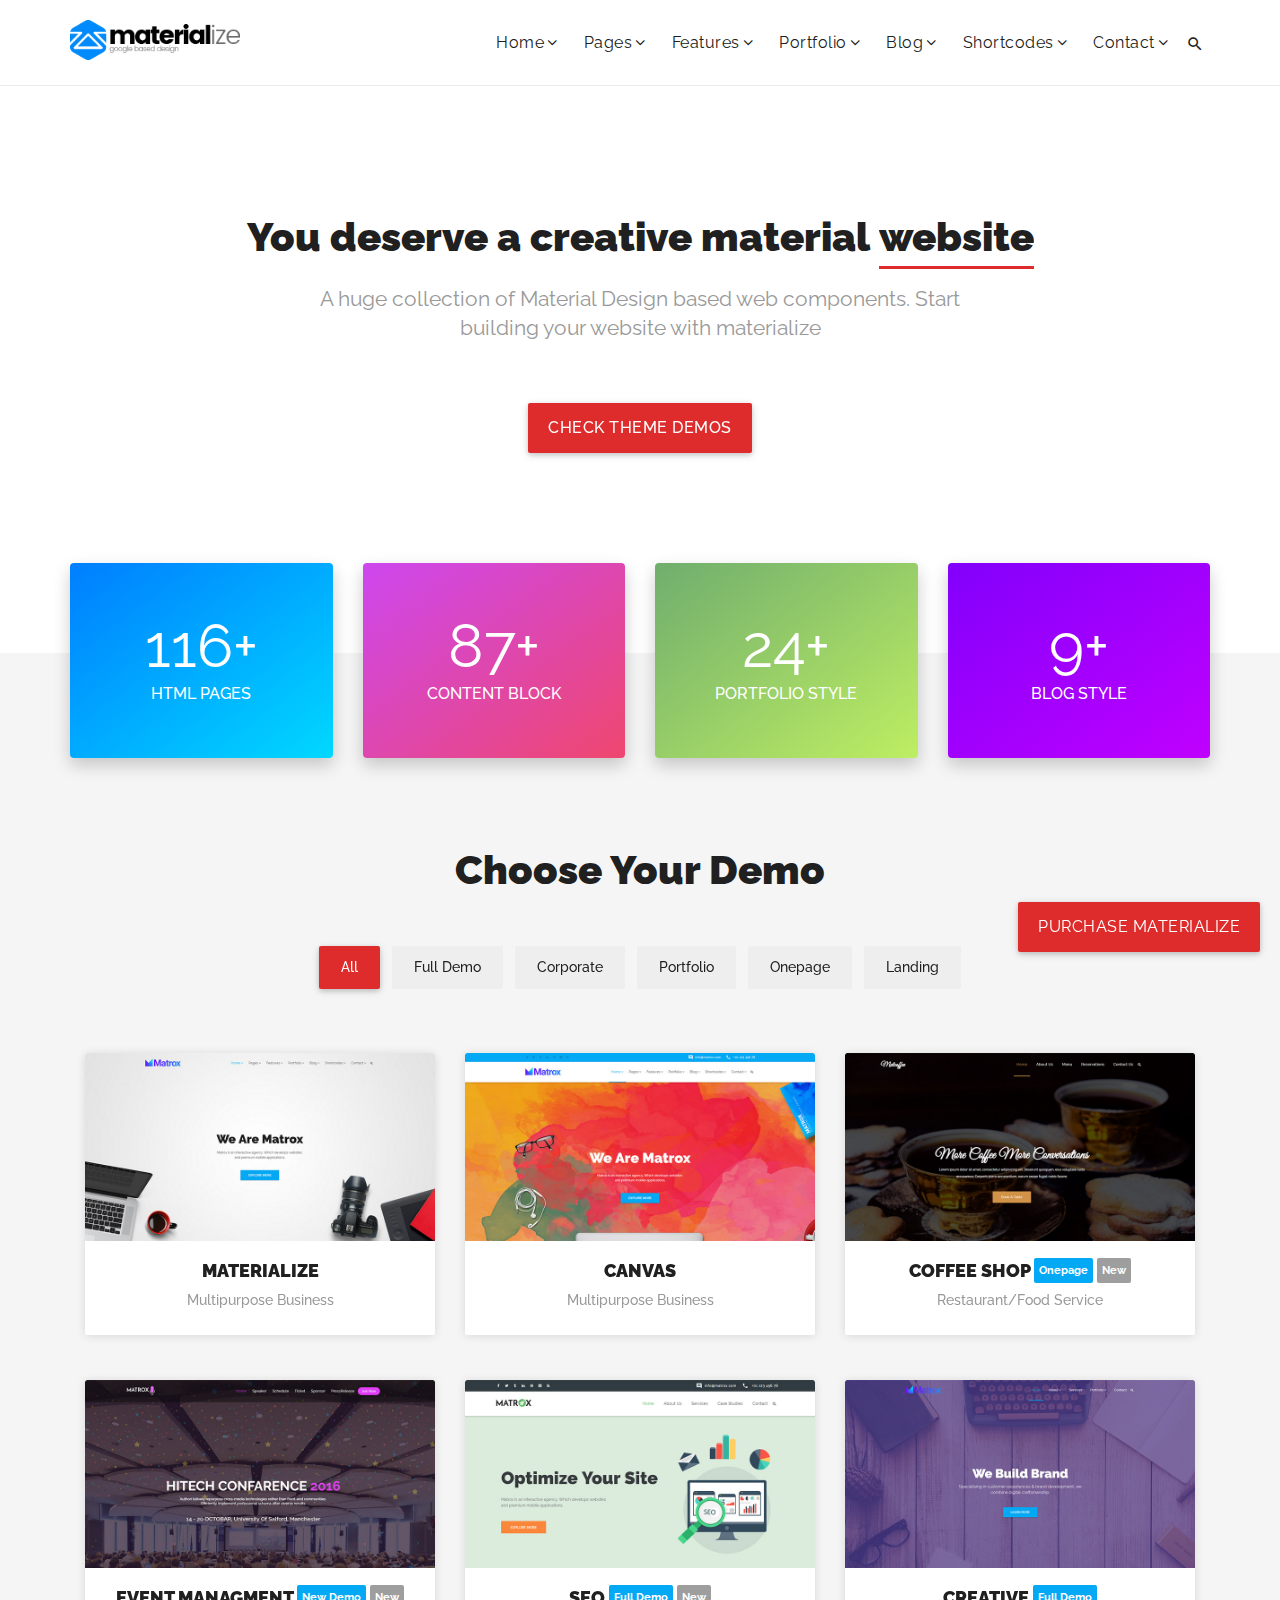
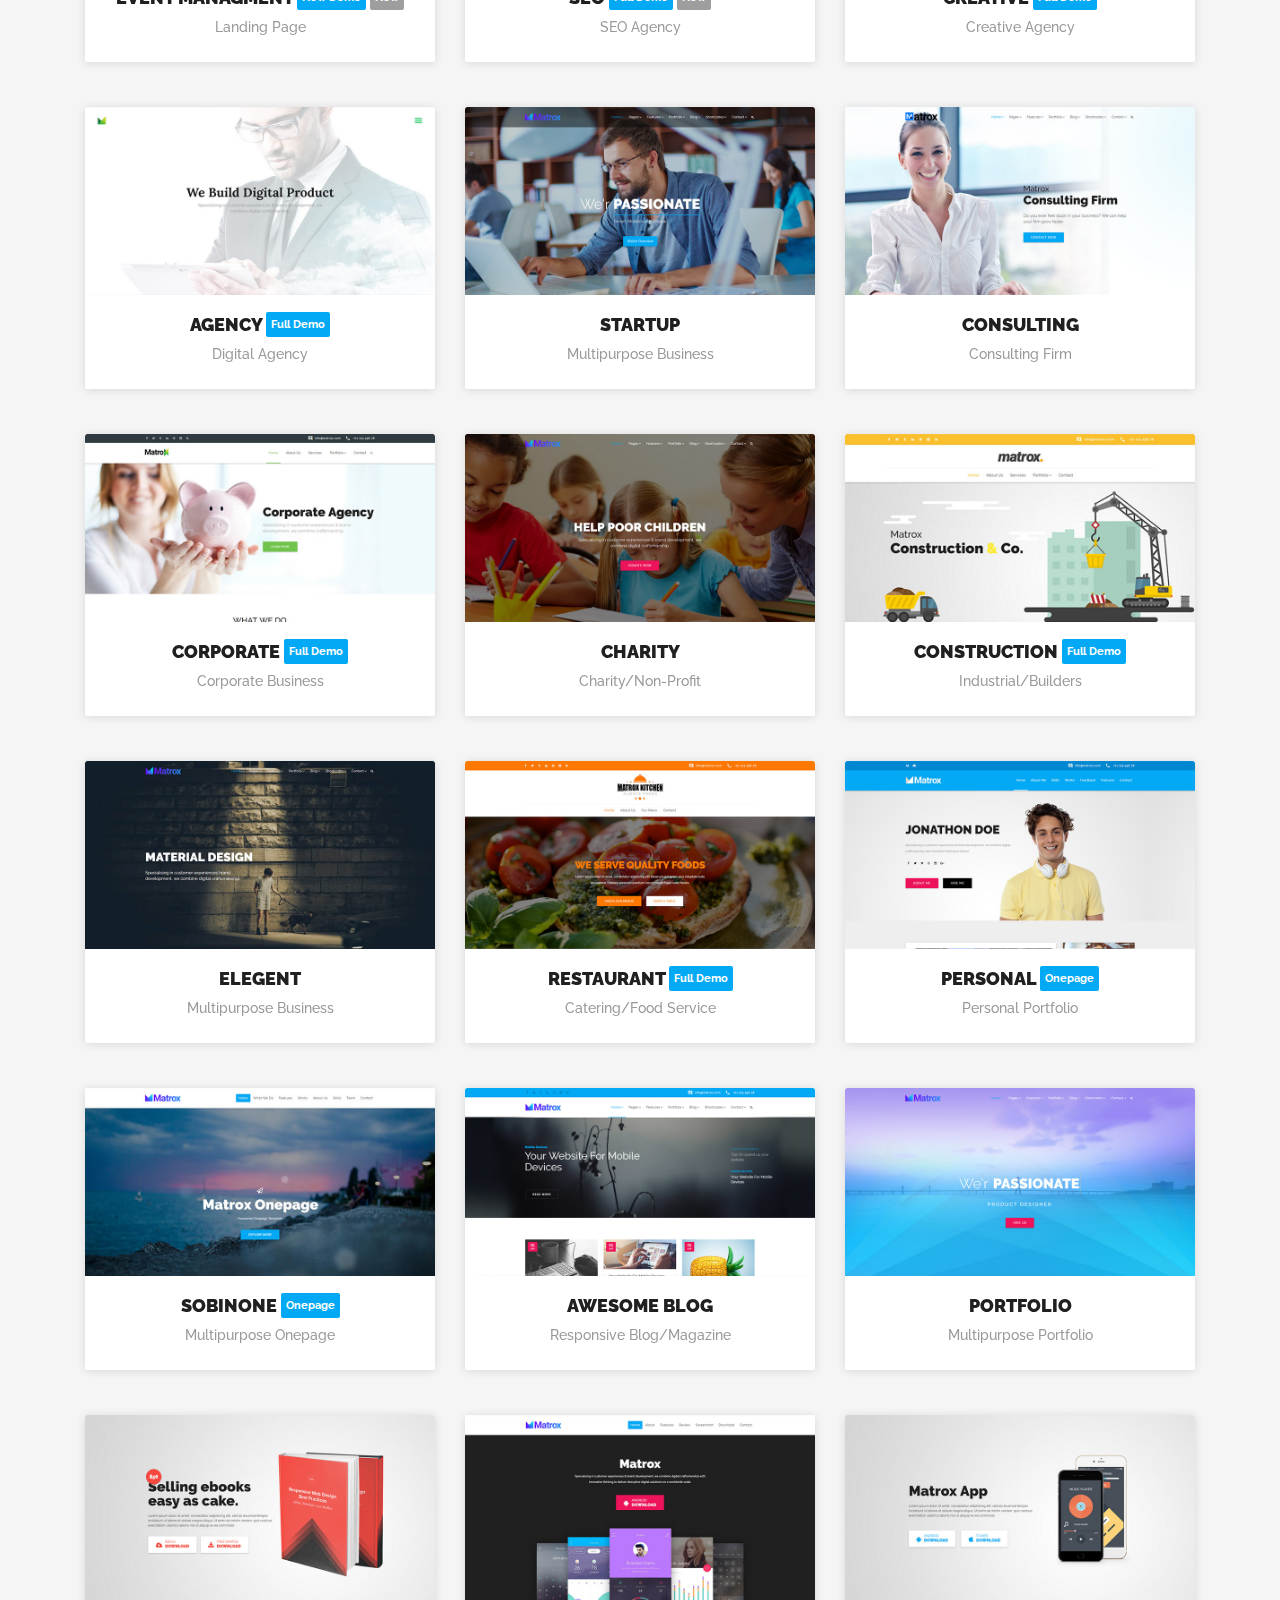
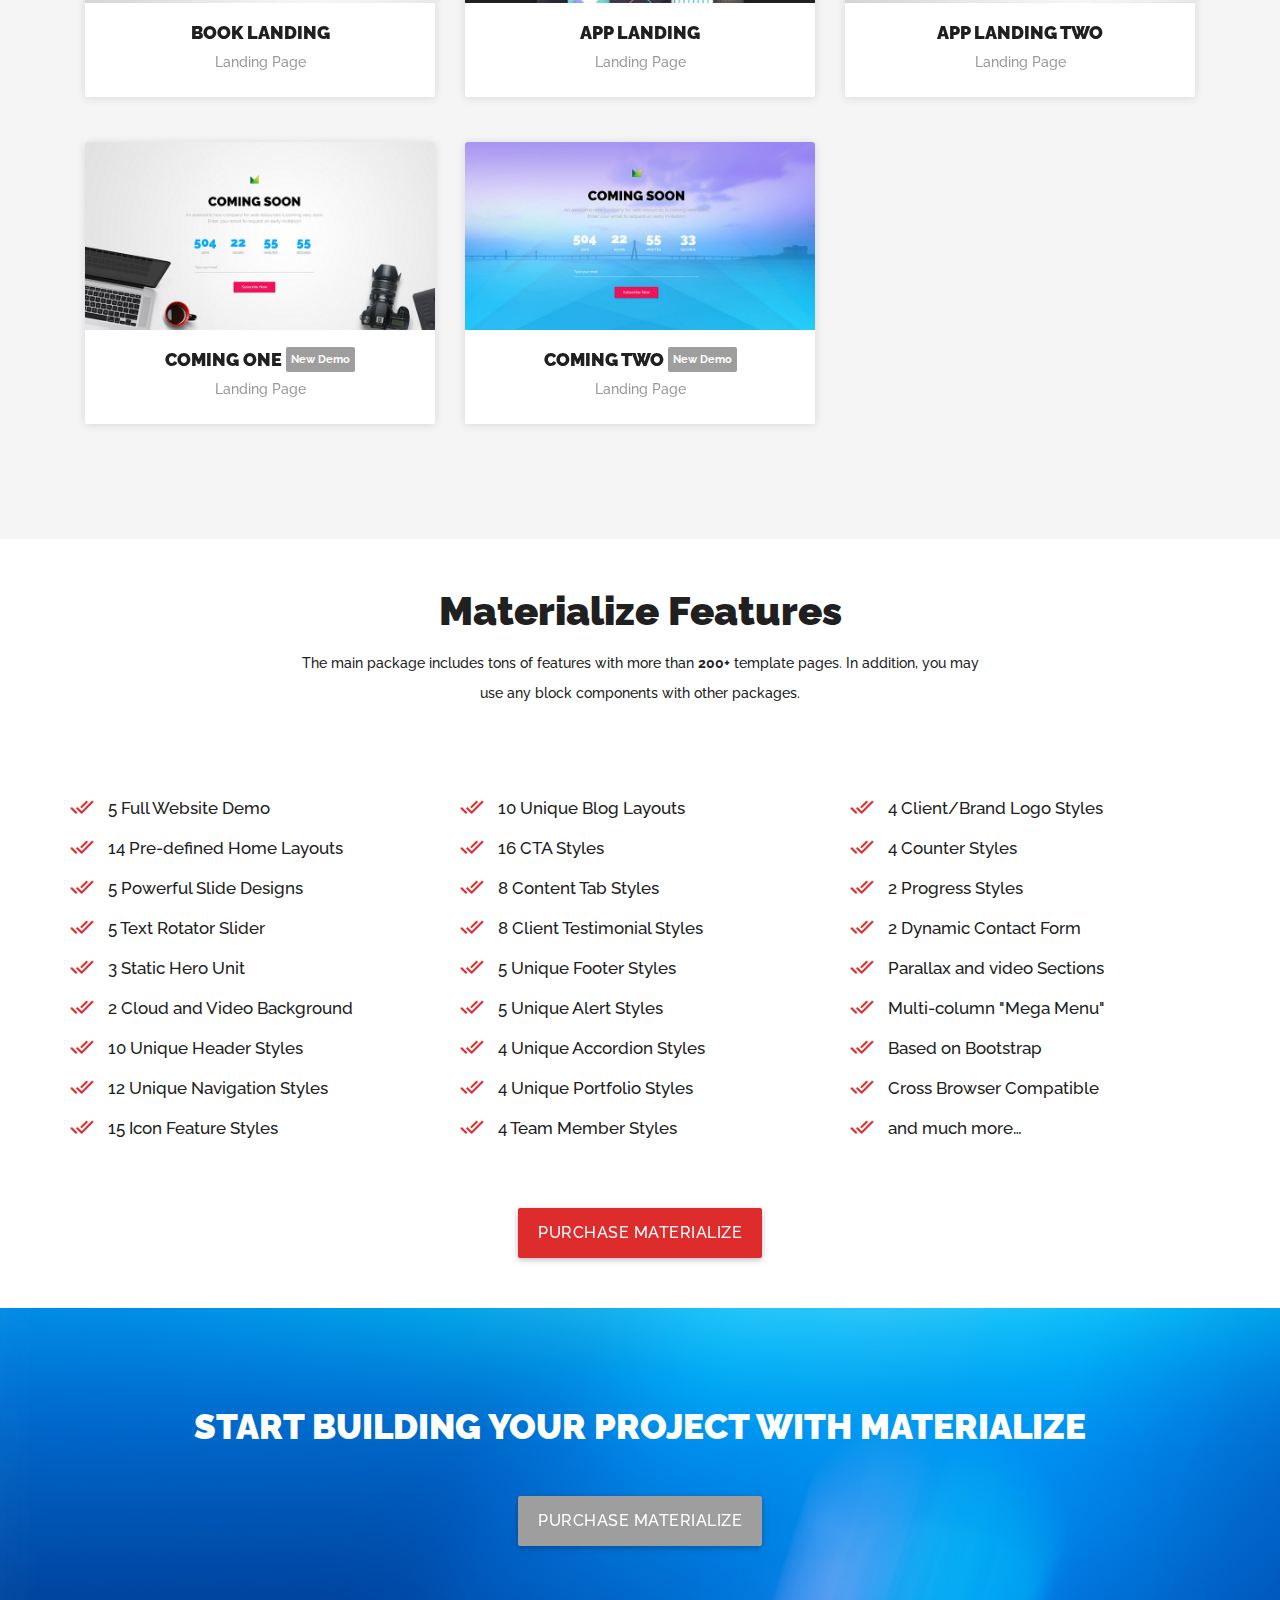
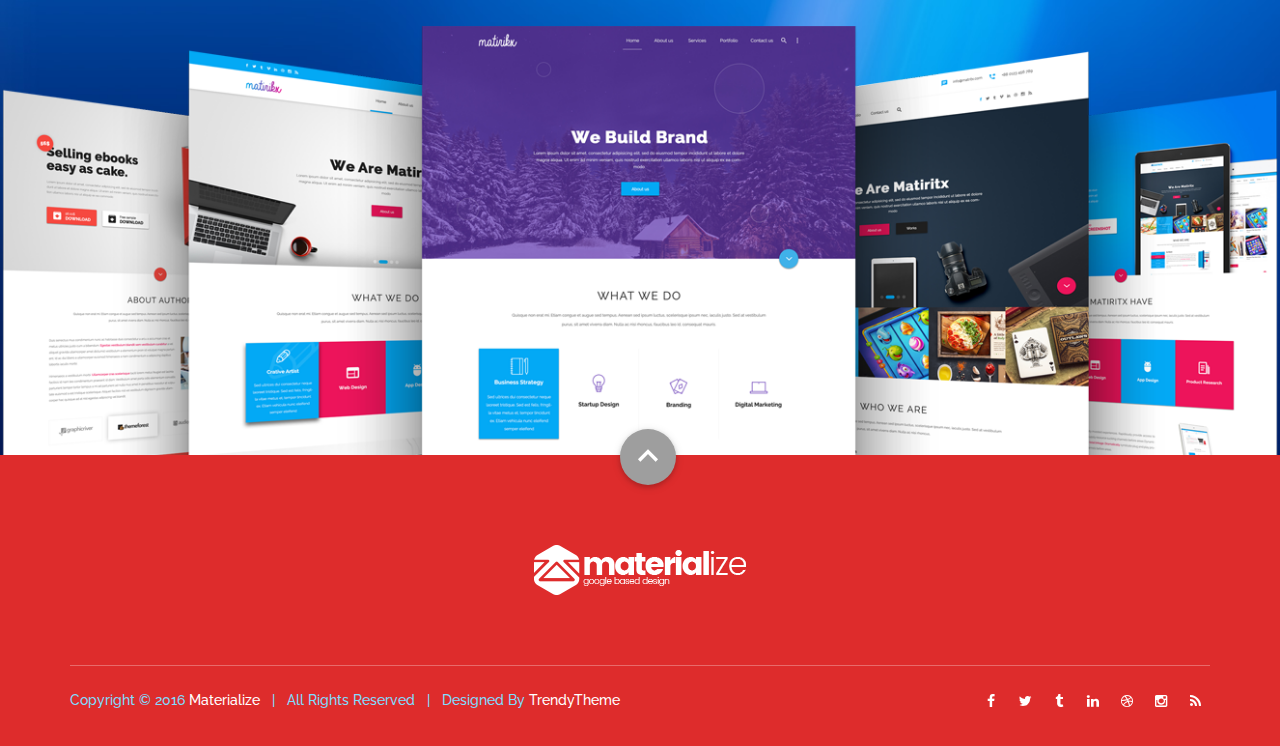
==== intro.html @ e4a36a57 "first commit" ====
<!DOCTYPE html>
<html lang="en">
    <head>
        <meta charset="utf-8">
        <meta http-equiv="X-UA-Compatible" content="IE=edge">
        <meta name="viewport" content="width=device-width, initial-scale=1">
        <meta name="description" content="materialize is a material design based mutipurpose responsive template">
        <meta name="keywords" content="material design, card style, material template, portfolio, corporate, business, creative, agency">
        <meta name="author" content="trendytheme.net">

        <title>materialize Material</title>

        <!--  favicon -->
        <link rel="shortcut icon" href="assets/img/ico/favicon.png">
        <!--  apple-touch-icon -->
        <link rel="apple-touch-icon-precomposed" sizes="144x144" href="assets/img/ico/apple-touch-icon-144-precomposed.png">
        <link rel="apple-touch-icon-precomposed" sizes="114x114" href="assets/img/ico/apple-touch-icon-114-precomposed.png">
        <link rel="apple-touch-icon-precomposed" sizes="72x72" href="assets/img/ico/apple-touch-icon-72-precomposed.png">
        <link rel="apple-touch-icon-precomposed" href="assets/img/ico/apple-touch-icon-57-precomposed.png">

        <link href='https://fonts.googleapis.com/css?family=Raleway:400,300,500,700,900' rel='stylesheet' type='text/css'>
        <!-- Material Icons CSS -->
        <link href="assets/fonts/iconfont/material-icons.css" rel="stylesheet">
        <!-- FontAwesome CSS -->
        <link href="assets/fonts/font-awesome/css/font-awesome.min.css" rel="stylesheet">
        <!-- animated-headline -->
        <link href="assets/css/animated-headline.css" rel="stylesheet">
        <!-- materialize -->
        <link href="assets/materialize/css/materialize.min.css" rel="stylesheet">
        <!-- Bootstrap -->
        <link href="assets/bootstrap/css/bootstrap.min.css" rel="stylesheet">
        <!-- shortcodes -->
        <link href="assets/css/shortcodes/shortcodes.css" rel="stylesheet">
        <!-- intro -->
        <link href="assets/css/intro.css" rel="stylesheet">
        <!-- Style CSS -->
        <link href="style.css" rel="stylesheet">


        <!-- HTML5 shim and Respond.js for IE8 support of HTML5 elements and media queries -->
        <!-- WARNING: Respond.js doesn't work if you view the page via file:// -->
        <!--[if lt IE 9]>
          <script src="https://oss.maxcdn.com/html5shiv/3.7.2/html5shiv.min.js"></script>
          <script src="https://oss.maxcdn.com/respond/1.4.2/respond.min.js"></script>
        <![endif]-->
    </head>

    <body id="top" class="intro-page has-header-search">

        <div id="purchase-btn">
            <a href="https://themeforest.net/item/materialize-material-design-multipurpose-html-template/16917670?ref=TrendyTheme" target="_blank" class="btn waves-effect waves-light">Purchase materialize</a>
        </div>  

        <!--header start-->
        <header id="header" class="tt-nav">

            <div class="header-sticky light-header ">

                <div class="container">

                    <div class="search-wrapper">
                        <div class="search-trigger pull-right">
                            <div class='search-btn'></div>
                            <i class="material-icons">&#xE8B6;</i>
                        </div>

                        <!-- Modal Search Form -->
                        <i class="search-close material-icons">&#xE5CD;</i>
                        <div class="search-form-wrapper">
                            <form action="#" class="white-form">
                                <div class="input-field">
                                    <input type="text" name="search" id="search">
                                    <label for="search" class="">Search Here...</label>
                                </div>
                                <button class="btn pink search-button waves-effect waves-light" type="submit"><i class="material-icons">&#xE8B6;</i></button>
                            </form>
                        </div>
                    </div><!-- /.search-wrapper -->

                    <div id="materialize-menu" class="menuzord">

                        <!--logo start-->
                        <a href="index.html" class="logo-brand">
                            <img src="assets/img/logo.png" alt=""/>
                        </a>
                        <!--logo end-->

                        <!--mega menu start-->
                        <ul class="menuzord-menu pull-right">
                            <li><a href="javascript:void(0)">Home</a>
                                <div class="megamenu">
                                    <div class="megamenu-row">
                                        <div class="col3">
                                            <h2>Default Demos</h2>
                                            <ul class="list-unstyled clearfix">
                                                <li><a href="index.html">Home Default</a></li>
                                                <li><a href="index-2.html">Home Canvas</a></li>
                                                <li><a href="index-3.html">Home Elegent</a></li>
                                                <li><a href="index-4.html">Home Startup</a></li>
                                                <li><a href="index-5-consulting.html">Home Consulting</a></li>
                                                <li><a href="op-index-coffeeshop.html" target="_blank">Home Coffee Shop</a></li>
                                            </ul>
                                        </div>
                                        <div class="col3">
                                            <h2>Complete Demos</h2>
                                            <ul class="list-unstyled clearfix">
                                                <li><a href="creative-index.html" target="_blank">Creative Demo</a></li>
                                                <li><a href="corporate-index.html" target="_blank">Corporate Demo</a></li>
                                                <li><a href="agency-index.html" target="_blank">Agency Demo</a></li>
                                                <li><a href="construction-index.html" target="_blank">Construction Demo</a></li>
                                                <li><a href="seo-index.html" target="_blank">SEO Demo</a></li>
                                                <li><a href="restaurant-index.html" target="_blank">Restaurant Demo</a></li>
                                            </ul>
                                        </div>
                                        <div class="col3">
                                            <h2>Onepage Demo</h2>
                                            <ul class="list-unstyled clearfix">
                                                <li><a href="op-index-1.html" target="_blank">materialize Onepage</a></li>
                                                <li><a href="op-index-portfolio.html" target="_blank">Onepage Portfoilo</a></li>
                                                <li><a href="op-index-event.html" target="_blank">Onepage Event</a></li>
                                                <li><a href="op-index-book.html" target="_blank">Book Landing Page</a></li>
                                                <li><a href="op-index-app.html" target="_blank">App Landing Page 1</a></li>
                                                <li><a href="op-index-app-2.html" target="_blank">App Landing Page 2</a></li>
                                            </ul>
                                        </div>
                                        <div class="col3">
                                            <h2>Specialized Home</h2>
                                            <ul class="list-unstyled clearfix">
                                                <li><a href="index-8-portfolio.html">Home Portfolio</a></li>
                                                <li><a href="index-7-blog.html">Home Blog</a></li>
                                                <li><a href="index-6-charity.html">Home Charity</a></li>
                                                <li><a href="coming-soon-1.html" target="_blank">Coming Soon One</a></li>
                                                <li><a href="coming-soon-2.html" target="_blank">Coming Soon Two</a></li>
                                            </ul>
                                        </div>

                                    </div>
                                </div>
                            </li>

                            <li><a href="javascript:void(0)">Pages</a>
                                <div class="megamenu">
                                    <div class="megamenu-row">
                                        <div class="col3">
                                            <h2>Menu Type Page</h2>
                                            <ul class="list-unstyled">
                                                <li><a href="about-us.html">About Us 1</a></li>
                                                <li><a href="about-us-2.html">About Us 2</a></li>
                                                <li><a href="about-us-3.html">About Us 3</a></li>
                                                <li><a href="service.html">Services 1</a></li>
                                                <li><a href="service-2.html">Services 2</a></li>
                                            </ul>
                                        </div>
                                        <div class="col3">
                                            <h2>Menu Type Page</h2>
                                            <ul class="list-unstyled">
                                                <li><a href="team-1.html">Our Team 1</a></li>
                                                <li><a href="team-2.html">Our Team 2</a></li>
                                                <li><a href="faq.html">FAQ Page 1</a></li>
                                                <li><a href="faq-2.html">FAQ Page 2</a></li>
                                                <li><a href="support.html">Support Page</a></li>
                                            </ul>
                                        </div>
                                        <div class="col3">
                                            <h2>Menu Type Page</h2>
                                            <ul class="list-unstyled">
                                                <li><a href="clients.html">Our Clients</a></li>
                                                <li><a href="contact-us.html">Contact 1</a></li>
                                                <li><a href="contact-us-2.html">Contact 2</a></li>
                                                <li><a href="404.html">Error 404</a></li>
                                                <li><a href="404-alt.html">Error 404 Alt</a></li>
                                            </ul>
                                        </div>
                                        <div class="col3">
                                            <h2>Menu Type Page</h2>
                                            <ul class="list-unstyled">
                                                <li><a href="typography.html">Typography</a></li>
                                                <li><a href="login-form.html">Login/Register 1</a></li>
                                                <li><a href="login-form-2.html">Login/Register 2</a></li>
                                                <li><a href="coming-soon-1.html" target="_blank">Coming Soon 1</a></li>
                                                <li><a href="coming-soon-2.html" target="_blank">Coming Soon 2</a></li>
                                            </ul>
                                        </div>

                                    </div>
                                </div>
                            </li>

                            <li><a href="javascript:void(0)">Features</a>
                                <ul class="dropdown">
                                    <li><a href="#">Sliders</a>
                                        <ul class="dropdown">
                                            <li><a href="#">Slider Revolution</a>
                                                <ul class="dropdown">
                                                    <li><a href="slider-revoulation-fullscreen.html">Full Screen</a></li>
                                                    <li><a href="slider-revoulation-fullwidth.html">Full Width</a></li>
                                                    <li><a href="slider-revoulation-kenburns.html">Kenburns</a></li>
                                                </ul>
                                            </li>
                                            <li><a href="#">Parallax</a>
                                                <ul class="dropdown">
                                                    <li><a href="slider-revoulation-parallax-1.html">Parallax Slider</a></li>
                                                    <li><a href="slider-revoulation-parallax-book.html">Parallax Book</a></li>
                                                </ul>
                                            </li>
                                            <li><a href="#">Slider Rotate Text</a>
                                                <ul class="dropdown">
                                                    <li><a href="text-rotator-1.html">Rotate Text 1</a></li>
                                                    <li><a href="text-rotator-2.html">Rotate Text 2</a></li>
                                                    <li><a href="text-rotator-3.html">Rotate Text 3</a></li>
                                                    <li><a href="text-rotator-4.html">Rotate Text 4</a></li>
                                                    <li><a href="text-rotator-5.html">Rotate Text 5</a></li>
                                                </ul>
                                            </li>
                                            <li><a href="#">Hero Unit</a>
                                                <ul class="dropdown">
                                                    <li><a href="hero-static.html">Hero Static</a></li>
                                                    <li><a href="hero-static-left.html">Hero Static Left</a></li>
                                                    <li><a href="hero-static-right.html">Hero Static Right</a></li>
                                                </ul>
                                            </li>
                                            <li><a href="hero-cloud.html">Animate Cloud</a></li>
                                            <li><a href="hero-html-video.html">HTML5 Video</a> </li>
                                        </ul>
                                    </li>
                                    <li><a href="#">Menu Style Group 1</a>
                                        <ul class="dropdown">
                                            <li><a href="menu-transparent.html">Transparent</a></li>
                                            <li><a href="menu-semi-transparent.html">Semi Transparent</a></li>
                                            <li><a href="menu-center.html">Menu Center</a></li>
                                            <li><a href="menu-bottom.html">Bottom Position</a></li>
                                            <li><a href="menu-floating.html">Floating Menu</a></li>
                                            <li><a href="agency-index.html" target="_blank">Full Screen Menu</a></li>
                                        </ul>
                                    </li>
                                    <li><a href="#">Menu Style Group 2</a>
                                        <ul class="dropdown">
                                            <li><a href="menu-light.html">Menu Light</a></li>
                                            <li><a href="menu-topbar.html">Menu Topbar</a></li>
                                            <li><a href="menu-box.html">Menu Box</a></li>
                                            <li><a href="menu-border-box.html">Menu Border Box</a></li>
                                            <li><a href="menu-dark.html">Menu Dark</a></li>
                                            <li><a href="menu-topbar-alt.html">Menu Brand Color</a></li>
                                        </ul>
                                    </li>
                                    <li><a href="#">Page Title</a>
                                        <ul class="dropdown">
                                            <li><a href="page-title.html"> Default Title</a></li>
                                            <li><a href="page-title-bg.html"> Background Title</a></li>
                                            <li><a href="page-title-fixed-bg.html"> Background Fixed</a></li>
                                            <li><a href="page-title-center.html"> Center Title</a></li>
                                            <li><a href="page-title-dark.html"> Dark Title</a></li>
                                            <li><a href="page-title-parallax-bg.html"> Parallax Title</a></li>
                                            <li><a href="page-title-no-bg.html"> No Background</a></li>
                                            <li><a href="page-title-pattern-bg.html"> Pattern Title</a></li>
                                            <li><a href="page-title-right.html"> Right Title</a></li>
                                            <li><a href="page-title-mini.html"> Mini Title</a></li>
                                        </ul>
                                    </li>
                                    <li><a href="#">Footer</a>
                                        <ul class="dropdown">
                                            <li><a href="footer-1.html">Footer Style 1</a></li>
                                            <li><a href="footer-2.html">Footer Style 2</a></li>
                                            <li><a href="footer-3.html">Footer Style 3</a></li>
                                            <li><a href="footer-4.html">Footer Style 4</a></li>
                                            <li><a href="footer-5.html">Footer Style 5</a></li>
                                        </ul>
                                    </li>
                                </ul>
                            </li>

                            <li><a href="javascript:void(0)">Portfolio</a>
                                <ul class="dropdown">
                                    <li><a href="#">Boxed Style</a>
                                        <ul class="dropdown">
                                            <li><a href="#">Boxed Gutter Style</a>
                                                <ul class="dropdown">
                                                    <li><a href="portfolio-4.html">4 Column</a></li>
                                                    <li><a href="portfolio-3.html">3 Column</a></li>
                                                    <li><a href="portfolio-2.html">2 Column</a></li>
                                                </ul>
                                            </li>
                                            <li><a href="#">Boxed Gutter Less</a>
                                                <ul class="dropdown">
                                                    <li><a href="portfolio-4-gutterless.html">4 Column</a></li>
                                                    <li><a href="portfolio-3-gutterless.html">3 Column</a></li>
                                                    <li><a href="portfolio-2-gutterless.html">2 Column</a></li>
                                                </ul>
                                            </li>
                                        </ul>
                                    </li>
                                    <li><a href="#">Wide Style</a>
                                        <ul class="dropdown">
                                            <li><a href="#">Wide Gutter Style</a>
                                                <ul class="dropdown">
                                                    <li><a href="portfolio-6-fullwidth.html">6 Column</a></li>
                                                    <li><a href="portfolio-5-fullwidth.html">5 Column</a></li>
                                                    <li><a href="portfolio-4-fullwidth.html">4 Column</a></li>
                                                    <li><a href="portfolio-3-fullwidth.html">3 Column</a></li>
                                                    <li><a href="portfolio-2-fullwidth.html">2 Column</a></li>
                                                </ul>
                                            </li>
                                            <li><a href="#">Wide Gutter Less</a>
                                                <ul class="dropdown">
                                                    <li><a href="portfolio-6-fullwidth-gutterless.html">6 Column</a></li>
                                                    <li><a href="portfolio-5-fullwidth-gutterless.html">5 Column</a></li>
                                                    <li><a href="portfolio-4-fullwidth-gutterless.html">4 Column</a></li>
                                                    <li><a href="portfolio-3-fullwidth-gutterless.html">3 Column</a></li>
                                                    <li><a href="portfolio-2-fullwidth-gutterless.html">2 Column</a></li>
                                                </ul>
                                            </li>
                                        </ul>
                                    </li>
                                    <li><a href="#">Card Style</a>
                                        <ul class="dropdown">
                                            <li><a href="#">Card Boxed Style</a>
                                                <ul class="dropdown">
                                                    <li><a href="portfolio-card-4.html">4 Column</a></li>
                                                    <li><a href="portfolio-card-3.html">3 Column</a></li>
                                                    <li><a href="portfolio-card-2.html">2 Column</a></li>
                                                </ul>
                                            </li>
                                            <li><a href="#">Card Full Width</a>
                                                <ul class="dropdown">
                                                    <li><a href="portfolio-card-6-fullwidth.html">6 Column</a></li>
                                                    <li><a href="portfolio-card-5-fullwidth.html">5 Column</a></li>
                                                    <li><a href="portfolio-card-4-fullwidth.html">4 Column</a></li>
                                                </ul>
                                            </li>
                                        </ul>
                                    </li>
                                    <li><a href="#">Title Style</a>
                                        <ul class="dropdown">
                                            <li><a href="#">Title Boxed Style</a>
                                                <ul class="dropdown">
                                                    <li><a href="portfolio-title-4.html">4 Column</a></li>
                                                    <li><a href="portfolio-title-3.html">3 Column</a></li>
                                                    <li><a href="portfolio-title-2.html">2 Column</a></li>
                                                </ul>
                                            </li>
                                            <li><a href="#">Title Width Style</a>
                                                <ul class="dropdown">
                                                    <li><a href="portfolio-title-5-fullwidth.html">5 Column</a></li>
                                                    <li><a href="portfolio-title-4-fullwidth.html">4 Column</a></li>
                                                    <li><a href="portfolio-title-3-fullwidth.html">3 Column</a></li>
                                                    <li><a href="portfolio-title-2-fullwidth.html">2 Column</a></li>
                                                </ul>
                                            </li>
                                        </ul>
                                    </li>
                                    <li><a href="#">Masonry Style</a>
                                        <ul class="dropdown">
                                            <li><a href="#">Masonry Boxed Style</a>
                                                <ul class="dropdown">
                                                    <li><a href="portfolio-masonry-3.html">3 Column</a></li>
                                                    <li><a href="portfolio-masonry-2.html">2 Column</a></li>
                                                </ul>
                                            </li>
                                            <li><a href="#">Masonry Full Width</a>
                                                <ul class="dropdown">
                                                    <li><a href="portfolio-masonry-3-fullwidth.html">3 Column</a></li>
                                                    <li><a href="portfolio-masonry-2-fullwidth.html">2 Column</a></li>
                                                </ul>
                                            </li>
                                            <li><a href="#">Masonry Gutter Less</a>
                                                <ul class="dropdown">
                                                    <li><a href="portfolio-masonry-3-gutterless.html">3 Column</a></li>
                                                    <li><a href="portfolio-masonry-2-gutterless.html">2 Column</a></li>
                                                </ul>
                                            </li>
                                            <li><a href="#">Masonry Gutterless Full</a>
                                                <ul class="dropdown">
                                                    <li><a href="portfolio-masonry-3-gutterless-full.html">3 Column</a></li>
                                                    <li><a href="portfolio-masonry-2-gutterless-full.html">2 Column</a></li>
                                                </ul>
                                            </li>
                                        </ul>
                                    </li>
                                    <li><a href="portfolio-details-gallery.html">Portfolio Details Gallery</a></li>
                                    <li><a href="portfolio-details-2.html">Portfolio Details Image</a></li>
                                </ul>
                            </li>

                            <li><a href="javascript:void(0)">Blog</a>
                                <ul class="dropdown">
                                    <li><a href="#">Standard</a>
                                        <ul class="dropdown ">
                                            <li><a href="blog-sidebar-right.html">Sidebar Right</a></li>
                                            <li><a href="blog-sidebar-left.html">Sidebar Left</a></li>
                                            <li><a href="blog-fullwidth.html">Fullwidth</a></li>
                                        </ul>
                                    </li>

                                    <li><a href="#">Masonry</a>
                                        <ul class="dropdown ">
                                            <li><a href="blog-grid-masonry-2.html">Masonry 2 Column</a></li>
                                            <li><a href="blog-grid-masonry-2-sidebar.html">Masonry 2 Sidebar</a></li>
                                            <li><a href="blog-grid-masonry-3.html">Masonry 3 Column</a></li>
                                            <li><a href="blog-grid-masonry-4.html">Masonry 4 Column</a></li>
                                            <li><a href="blog-grid-masonry-4-fullwidth.html">Masonry Fullwidth</a></li>
                                        </ul>
                                    </li>

                                    <li><a href="#">Card Style</a>
                                        <ul class="dropdown ">
                                            <li><a href="blog-card-2.html">Card 2 Column</a></li>
                                            <li><a href="blog-card-3.html">Card 3 Column</a></li>
                                            <li><a href="blog-card-4.html">Card 4 Column</a></li>
                                        </ul>
                                    </li>

                                    <li><a href="#">Grid</a>
                                        <ul class="dropdown ">
                                            <li><a href="blog-grid.html">Blog Grid Column</a></li>
                                            <li><a href="blog-grid-right-sidebar.html">Grid Right Sidebar</a></li>
                                            <li><a href="blog-grid-left-sidebar.html">Grid Left Sidebar</a></li>
                                        </ul>
                                    </li>

                                    <li><a href="#">Blog Details</a>
                                        <ul class="dropdown ">
                                            <li><a href="blog-single-sidebar-right.html">Sidebar Right</a></li>
                                            <li><a href="blog-single-sidebar-left.html">Sidebar Left</a></li>
                                            <li><a href="blog-single-fullwidth.html">Fullwidth</a></li>
                                        </ul>
                                    </li>
                                </ul>
                            </li>

                            <li><a href="javascript:void(0)">Shortcodes</a>
                                <div class="megamenu">
                                    <div class="megamenu-row">
                                        <div class="col3">
                                            <h2>Shortcode List One</h2>
                                            <ul class="list-unstyled">
                                                <li><a href="shortcode-accordion.html">Accordion</a></li>
                                                <li><a href="shortcode-alert.html">Alert</a></li>
                                                <li><a href="shortcode-blog.html">Blog</a></li>
                                                <li><a href="shortcode-button.html">Button</a></li>
                                                <li><a href="shortcode-clients.html">Clients</a></li>
                                            </ul>
                                        </div>
                                        <div class="col3">
                                            <h2>Shortcode List Two</h2>
                                            <ul class="list-unstyled">
                                                <li><a href="shortcode-featured-box.html">Featured Box</a></li>
                                                <li><a href="shortcode-fun-facts.html">Fun Facts</a></li>
                                                <li><a href="shortcode-gallery.html">Gallery</a></li>
                                                <li><a href="shortcode-hero-block.html">Hero Block</a></li>
                                                <li><a href="shortcode-progressbar.html">Progress Bar</a></li>
                                            </ul>
                                        </div>
                                        <div class="col3">
                                            <h2>Shortcode List Three</h2>
                                            <ul class="list-unstyled">
                                                <li><a href="shortcode-promo-box.html">Promo Block</a></li>
                                                <li><a href="shortcode-tab.html">Tab</a></li>
                                                <li><a href="shortcode-table.html">Table </a></li>
                                                <li><a href="shortcode-team.html">Team </a></li>
                                                <li><a href="shortcode-testimonial.html">Testimonial </a></li>
                                            </ul>
                                        </div>
                                        <div class="col3">
                                            <h2>Shortcode List Four</h2>
                                            <ul class="list-unstyled">
                                                <li><a href="shortcode-pricing-table.html">Pricing Table</a></li>
                                                <li><a href="shortcode-food-menu.html">Restaurant Menu</a></li>
                                                <li><a href="text-rotator-1.html">Rotate Text 1</a></li>
                                                <li><a href="text-rotator-2.html">Rotate Text 2</a></li>
                                                <li><a href="text-rotator-3.html">Rotate Text 3</a></li>
                                            </ul>
                                        </div>

                                    </div>
                                </div>
                            </li>

                            <li><a href="javascript:void(0)">Contact</a>
                                <ul class="dropdown">
                                    <li><a href="contact-us.html">Contact One</a></li>
                                    <li><a href="contact-us-2.html">Contact Two</a></li>
                                </ul>
                            </li>

                        </ul>
                        <!--mega menu end-->

                    </div>
                </div>
            </div>
        </header>
        <!--header end-->


        <section class="padding-top-120 padding-bottom-200">
              <div class="container text-center">
                    <h1 class="tt-headline loading-bar">
                        <span>You deserve a creative material</span>
                        <span class="tt-words-wrapper">
                            <b class="is-visible">website</b>
                            <b>landing page</b>
                            <b>blog page</b>
                            <b>portfolio</b>
                        </span>
                    </h1>

                <span class="sub-intro lead text-regular">A huge collection of Material Design based web components. Start building your website with materialize</span>

                <a href="#demo-section" class="btn text-medium page-scroll mt-30 waves-effect waves-light">Check Theme Demos</a>
              </div><!-- /.container -->
        </section>


        <section id="demo-section" class="gray-bg padding-bottom-90">
          <div class="container">

                <div class="counter-section color-box-counter">
                  <div class="row text-center">
                      <div class="col-sm-3">
                          <div class="color-box blue-grad">
                            <h2><span class="timer">200</span>+</h2>
                            <span class="count-desc">HTML Pages</span>
                          </div>
                      </div> <!-- /.col-sm-3 -->

                      <div class="col-sm-3">
                        <div class="color-box pink-grad">
                            <h2><span class="timer">150</span>+</h2>
                            <span class="count-desc">Content Block</span>
                        </div>
                      </div><!-- /.col-sm-3 -->

                      <div class="col-sm-3">
                        <div class="color-box green-grad">
                            <h2><span class="timer">40</span>+</h2>
                            <span class="count-desc">Portfolio Style</span>
                        </div>
                      </div><!-- /.col-sm-3 -->

                      <div class="col-sm-3">
                        <div class="color-box purple-grad">
                            <h2><span class="timer">15</span>+</h2>
                            <span class="count-desc">Blog Style</span>
                        </div>
                      </div><!-- /.col-sm-3 -->
                  </div>
                </div>

            <div class="text-center mb-50">
                <h1 class="text-extrabold">Choose Your Demo</h1>
            </div>


            <div class="intro-page portfolio-container text-center">
                <ul class="portfolio-filter brand-filter mb-30">
                    <li class="active waves-effect waves-light" data-group="all">All</li>
                    <li class="waves-effect waves-light" data-group="full">Full Demo</li>
                    <li class="waves-effect waves-light" data-group="corporate">Corporate</li>                    
                    <li class="waves-effect waves-light" data-group="portfolio">Portfolio</li>
                    <li class="waves-effect waves-light" data-group="onepage">Onepage</li>
                    <li class="waves-effect waves-light" data-group="landing">Landing</li>
                </ul>


                <div class="portfolio col-3 gutter">

                    <div class="portfolio-item" data-groups='["all", "corporate", "portfolio"]'>
                        <a href="index.html" target="_blank">
                            <div class="card">
                                <div class="card-image">
                                    <img class="img-responsive" src="assets/img/intro/materialize.jpg" alt="">
                                </div>
                                <div class="card-body">
                                    <div class="card-title">
                                        <h2>materialize</h2>
                                    </div>
                                    <span>Multipurpose Business</span>
                                </div>
                            </div>
                        </a>
                    </div>


                    <div class="portfolio-item" data-groups='["all", "corporate"]'>
                        <a href="index-2.html" target="_blank">
                            <div class="card">
                                <div class="card-image">
                                    <img class="img-responsive" src="assets/img/intro/canvas.jpg" alt="">
                                </div>
                                <div class="card-body">
                                    <div class="card-title">
                                        <h2>Canvas</h2>
                                    </div>
                                    <span>Multipurpose Business</span>
                                </div>
                            </div>
                        </a>
                    </div>


                    <div class="portfolio-item" data-groups='["all", "onepage", "corporate"]'>
                        <a href="op-index-coffeeshop.html" target="_blank">
                            <div class="card">
                                <div class="card-image">
                                    <img class="img-responsive" src="assets/img/intro/coffee.jpg" alt="">
                                </div>
                                <div class="card-body">
                                    <div class="card-title">
                                        <h2>Coffee Shop <span>Onepage</span><span class="pink">New</span></h2>
                                    </div>
                                    <span>Restaurant/Food Service</span>
                                </div>
                            </div>
                        </a>
                    </div>


                    <div class="portfolio-item" data-groups='["all", "landing", "onepage"]'>
                        <a href="op-index-event.html" target="_blank">
                            <div class="card">
                                <div class="card-image">
                                    <img class="img-responsive" src="assets/img/intro/event.jpg" alt="">
                                </div>
                                <div class="card-body">
                                    <div class="card-title">
                                        <h2>Event Managment  <span>New Demo</span><span class="pink">New</span></h2>
                                    </div>
                                    <span>Landing Page</span>
                                </div>
                            </div>
                        </a>
                    </div>


                    <div class="portfolio-item" data-groups='["all", "full", "corporate"]'>
                        <a href="seo-index.html" target="_blank">
                            <div class="card">
                                <div class="card-image">
                                    <img class="img-responsive" src="assets/img/intro/seo.jpg" alt="">
                                </div>
                                <div class="card-body">
                                    <div class="card-title">
                                        <h2>SEO <span>Full Demo</span><span class="pink">New</span></h2>
                                    </div>
                                    <span>SEO Agency</span>
                                </div>
                            </div>
                        </a>
                    </div>



                    <div class="portfolio-item" data-groups='["all", "full", "corporate"]'>
                        <a href="creative-index.html" target="_blank">
                            <div class="card">
                                <div class="card-image">
                                    <img class="img-responsive" src="assets/img/intro/creative.jpg" alt="">
                                </div>
                                <div class="card-body">
                                    <div class="card-title">
                                        <h2>Creative <span>Full Demo</span></h2>
                                    </div>
                                    <span>Creative Agency</span>
                                </div>
                            </div>
                        </a>
                    </div>


                    <div class="portfolio-item" data-groups='["all", "full", "corporate"]'>
                        <a href="agency-index.html" target="_blank">
                            <div class="card">
                                <div class="card-image">
                                    <img class="img-responsive" src="assets/img/intro/agency.jpg" alt="">
                                </div>
                                <div class="card-body">
                                    <div class="card-title">
                                        <h2>Agency <span>Full Demo</span></h2>
                                    </div>
                                    <span>Digital Agency</span>
                                </div>
                            </div>
                        </a>
                    </div>


                    <div class="portfolio-item" data-groups='["all", "corporate"]'>
                        <a href="index-4.html" target="_blank">
                            <div class="card">
                                <div class="card-image">
                                    <img class="img-responsive" src="assets/img/intro/startup.jpg" alt="">
                                </div>
                                <div class="card-body">
                                    <div class="card-title">
                                        <h2>Startup</h2>
                                    </div>
                                    <span>Multipurpose Business</span>
                                </div>
                            </div>
                        </a>
                    </div>


                    <div class="portfolio-item" data-groups='["all", "corporate"]'>
                        <a href="index-5-consulting.html" target="_blank">
                            <div class="card">
                                <div class="card-image">
                                    <img class="img-responsive" src="assets/img/intro/consulting.jpg" alt="">
                                </div>
                                <div class="card-body">
                                    <div class="card-title">
                                        <h2>Consulting</h2>
                                    </div>
                                    <span>Consulting Firm</span>
                                </div>
                            </div>
                        </a>
                    </div>


                    <div class="portfolio-item" data-groups='["all", "corporate", "full"]'>
                        <a href="corporate-index.html" target="_blank">
                            <div class="card">
                                <div class="card-image">
                                    <img class="img-responsive" src="assets/img/intro/corporate.jpg" alt="">
                                </div>
                                <div class="card-body">
                                    <div class="card-title">
                                        <h2>Corporate <span>Full Demo</span></h2>
                                    </div>
                                    <span>Corporate Business</span>
                                </div>
                            </div>
                        </a>
                    </div>


                    <div class="portfolio-item" data-groups='["all", "corporate"]'>
                        <a href="index-6-charity.html" target="_blank">
                            <div class="card">
                                <div class="card-image">
                                    <img class="img-responsive" src="assets/img/intro/charity.jpg" alt="">
                                </div>
                                <div class="card-body">
                                    <div class="card-title">
                                        <h2>Charity</h2>
                                    </div>
                                    <span>Charity/Non-Profit</span>
                                </div>
                            </div>
                        </a>
                    </div>


                    <div class="portfolio-item" data-groups='["all", "full"]'>
                        <a href="construction-index.html" target="_blank">
                            <div class="card">
                                <div class="card-image">
                                    <img class="img-responsive" src="assets/img/intro/construction.jpg" alt="">
                                </div>
                                <div class="card-body">
                                    <div class="card-title">
                                        <h2>Construction <span>Full Demo</span></h2>
                                    </div>
                                    <span>Industrial/Builders</span>
                                </div>
                            </div>
                        </a>
                    </div>


                    <div class="portfolio-item" data-groups='["all", "corporate"]'>
                        <a href="index-3.html" target="_blank">
                            <div class="card">
                                <div class="card-image">
                                    <img class="img-responsive" src="assets/img/intro/elegent.jpg" alt="">
                                </div>
                                <div class="card-body">
                                    <div class="card-title">
                                        <h2>Elegent</h2>
                                    </div>
                                    <span>Multipurpose Business</span>
                                </div>
                            </div>
                        </a>
                    </div>


                    <div class="portfolio-item" data-groups='["all", "corporate", "full"]'>
                        <a href="restaurant-index.html" target="_blank">
                            <div class="card">
                                <div class="card-image">
                                    <img class="img-responsive" src="assets/img/intro/restaurant.jpg" alt="">
                                </div>
                                <div class="card-body">
                                    <div class="card-title">
                                        <h2>Restaurant <span>Full Demo</span></h2>
                                    </div>
                                    <span>Catering/Food Service</span>
                                </div>
                            </div>
                        </a>
                    </div>


                    <div class="portfolio-item" data-groups='["all", "onepage", "portfolio"]'>
                        <a href="op-index-portfolio.html" target="_blank">
                            <div class="card">
                                <div class="card-image">
                                    <img class="img-responsive" src="assets/img/intro/personal.jpg" alt="">
                                </div>
                                <div class="card-body">
                                    <div class="card-title">
                                        <h2>Personal <span>Onepage</span></h2>
                                    </div>
                                    <span>Personal Portfolio</span>
                                </div>
                            </div>
                        </a>
                    </div>


                    <div class="portfolio-item" data-groups='["all", "corporate", "portfolio", "onepage"]'>
                        <a href="op-index-1.html" target="_blank">
                            <div class="card">
                                <div class="card-image">
                                    <img class="img-responsive" src="assets/img/intro/sobinone.jpg" alt="">
                                </div>
                                <div class="card-body">
                                    <div class="card-title">
                                        <h2>Sobinone <span>Onepage</span></h2>
                                    </div>
                                    <span>Multipurpose Onepage</span>
                                </div>
                            </div>
                        </a>
                    </div>


                    <div class="portfolio-item" data-groups='["all", "corporate", "onepage"]'>
                        <a href="index-7-blog.html" target="_blank">
                            <div class="card">
                                <div class="card-image">
                                    <img class="img-responsive" src="assets/img/intro/blog.jpg" alt="">
                                </div>
                                <div class="card-body">
                                    <div class="card-title">
                                        <h2>Awesome Blog</h2>
                                    </div>
                                    <span>Responsive Blog/Magazine</span>
                                </div>
                            </div>
                        </a>
                    </div>


                    <div class="portfolio-item" data-groups='["all", "portfolio", "onepage"]'>
                        <a href="index-8-portfolio.html" target="_blank">
                            <div class="card">
                                <div class="card-image">
                                    <img class="img-responsive" src="assets/img/intro/portfolio.jpg" alt="">
                                </div>
                                <div class="card-body">
                                    <div class="card-title">
                                        <h2>Portfolio</h2>
                                    </div>
                                    <span>Multipurpose Portfolio</span>
                                </div>
                            </div>
                        </a>
                    </div>


                    <div class="portfolio-item" data-groups='["all", "landing", "onepage"]'>
                        <a href="op-index-book.html" target="_blank">
                            <div class="card">
                                <div class="card-image">
                                    <img class="img-responsive" src="assets/img/intro/book_landing.jpg" alt="">
                                </div>
                                <div class="card-body">
                                    <div class="card-title">
                                        <h2>Book Landing</h2>
                                    </div>
                                    <span>Landing Page</span>
                                </div>
                            </div>
                        </a>
                    </div>


                    <div class="portfolio-item" data-groups='["all", "landing", "onepage"]'>
                        <a href="op-index-app.html" target="_blank">
                            <div class="card">
                                <div class="card-image">
                                    <img class="img-responsive" src="assets/img/intro/landing_page.jpg" alt="">
                                </div>
                                <div class="card-body">
                                    <div class="card-title">
                                        <h2>App Landing</h2>
                                    </div>
                                    <span>Landing Page</span>
                                </div>
                            </div>
                        </a>
                    </div>


                    <div class="portfolio-item" data-groups='["all", "landing", "onepage"]'>
                        <a href="op-index-app-2.html" target="_blank">
                            <div class="card">
                                <div class="card-image">
                                    <img class="img-responsive" src="assets/img/intro/app_landing.jpg" alt="">
                                </div>
                                <div class="card-body">
                                    <div class="card-title">
                                        <h2>App Landing Two</h2>
                                    </div>
                                    <span>Landing Page</span>
                                </div>
                            </div>
                        </a>
                    </div>


                    <div class="portfolio-item" data-groups='["all", "landing", "onepage"]'>
                        <a href="op-index-book.html" target="_blank">
                            <div class="card">
                                <div class="card-image">
                                    <img class="img-responsive" src="assets/img/intro/coming-1.jpg" alt="">
                                </div>
                                <div class="card-body">
                                    <div class="card-title">
                                        <h2>Coming One  <span class="pink">New Demo</span></h2>
                                    </div>
                                    <span>Landing Page</span>
                                </div>
                            </div>
                        </a>
                    </div>


                    <div class="portfolio-item" data-groups='["all", "landing", "onepage"]'>
                        <a href="op-index-book.html" target="_blank">
                            <div class="card">
                                <div class="card-image">
                                    <img class="img-responsive" src="assets/img/intro/coming-2.jpg" alt="">
                                </div>
                                <div class="card-body">
                                    <div class="card-title">
                                        <h2>Coming Two  <span class="pink">New Demo</span></h2>
                                    </div>
                                    <span>Landing Page</span>
                                </div>
                            </div>
                        </a>
                    </div>

                </div><!-- /.portfolio -->

            </div><!-- portfolio-container -->
          </div>
        </section>


        <section class="section-padding">
            <div class="container">

              <div class="text-center mb-80">
                  <h1 class="text-extrabold">Materialize Features</h1>
                  <p class="section-sub dark-text">The main package includes tons of features with more than <strong>200+</strong> template pages. In addition, you may use any block components with other packages.</p>
              </div>


              <div class="row">
                  <div class="col-md-4">
                      <ul class="list-icon dark-text">
                          <li><i class="material-icons brand-color mr-10">&#xE877;</i> 5 Full Website Demo</li>
                          <li><i class="material-icons brand-color mr-10">&#xE877;</i> 14 Pre-defined Home Layouts</li>
                          <li><i class="material-icons brand-color mr-10">&#xE877;</i> 5 Powerful Slide Designs</li>
                          <li><i class="material-icons brand-color mr-10">&#xE877;</i> 5 Text Rotator Slider</li>
                          <li><i class="material-icons brand-color mr-10">&#xE877;</i> 3 Static Hero Unit</li>
                          <li><i class="material-icons brand-color mr-10">&#xE877;</i> 2 Cloud and Video Background</li>
                          <li><i class="material-icons brand-color mr-10">&#xE877;</i> 10 Unique Header Styles</li>
                          <li><i class="material-icons brand-color mr-10">&#xE877;</i> 12 Unique Navigation Styles</li>
                          <li><i class="material-icons brand-color mr-10">&#xE877;</i> 15 Icon Feature Styles</li>
                      </ul>
                  </div>

                  <div class="col-md-4">
                      <ul class="list-icon dark-text">
                          <li><i class="material-icons brand-color mr-10">&#xE877;</i> 10 Unique Blog Layouts</li>
                          <li><i class="material-icons brand-color mr-10">&#xE877;</i> 16 CTA Styles</li>
                          <li><i class="material-icons brand-color mr-10">&#xE877;</i> 8 Content Tab Styles</li>
                          <li><i class="material-icons brand-color mr-10">&#xE877;</i> 8 Client Testimonial Styles</li>
                          <li><i class="material-icons brand-color mr-10">&#xE877;</i> 5 Unique Footer Styles</li>
                          <li><i class="material-icons brand-color mr-10">&#xE877;</i> 5 Unique Alert Styles</li>
                          <li><i class="material-icons brand-color mr-10">&#xE877;</i> 4 Unique Accordion Styles</li>
                          <li><i class="material-icons brand-color mr-10">&#xE877;</i> 4 Unique Portfolio Styles</li>
                          <li><i class="material-icons brand-color mr-10">&#xE877;</i> 4 Team Member Styles</li>
                      </ul>
                  </div>

                  <div class="col-md-4">
                      <ul class="list-icon dark-text">
                          <li><i class="material-icons brand-color mr-10">&#xE877;</i> 4 Client/Brand Logo Styles</li>
                          <li><i class="material-icons brand-color mr-10">&#xE877;</i> 4 Counter Styles</li>
                          <li><i class="material-icons brand-color mr-10">&#xE877;</i> 2 Progress Styles</li>
                          <li><i class="material-icons brand-color mr-10">&#xE877;</i> 2 Dynamic Contact Form</li>
                          <li><i class="material-icons brand-color mr-10">&#xE877;</i> Parallax and video Sections</li>
                          <li><i class="material-icons brand-color mr-10">&#xE877;</i> Multi-column "Mega Menu"</li>
                          <li><i class="material-icons brand-color mr-10">&#xE877;</i> Based on Bootstrap</li>
                          <li><i class="material-icons brand-color mr-10">&#xE877;</i> Cross Browser Compatible</li>
                          <li><i class="material-icons brand-color mr-10">&#xE877;</i> and much more…</li>
                      </ul>
                  </div>
              </div>

              <div class="text-center mt-50">
                  <a href="#" class="btn text-medium waves-effect waves-light">Purchase materialize</a>
              </div>
            </div>
        </section>



        <section class="banner-wrapper banner-17 padding-top-100">
            <div class="container">
              <div class="mb-80 text-center">
                  <h2 class="font-35 white-text text-extrabold text-uppercase mb-50">Start building your project with materialize</h2>

                  <a href="#" class="btn pink text-medium waves-effect waves-light">Purchase materialize</a>

              </div><!-- /.hero-intro -->
            </div><!-- /.container -->

            <div class="mocup-wrapper text-center">
                <img src="assets/img/mockup/mockup.png" alt="image">
            </div>
        </section>             



        <!--footer 3 start -->
        <footer class="footer footer-three">
            <div class="primary-footer brand-bg">
                <div class="container">
                    <a href="#top" class="page-scroll btn-floating btn-large pink back-top waves-effect waves-light" data-section="#top">
                      <i class="material-icons">&#xE316;</i>
                    </a>

                    <div class="row">
                      <div class="col-md-12 text-center">
                          <div class="footer-logo">
                            <img src="assets/img/logo-white.png" alt="">
                          </div>
                      </div><!-- /.col-md-12 -->
                    </div><!-- /.row -->
                </div><!-- /.container -->
            </div><!-- /.primary-footer -->

            <div class="secondary-footer brand-bg">
                <div class="container">
                    <hr class="mb-20">
                    <div class="row">
                      <div class="col-md-6">
                        <span class="copy-text">Copyright &copy; 2016 <a href="#">Materialize</a> &nbsp; | &nbsp;  All Rights Reserved &nbsp; | &nbsp;  Designed By <a href="#">TrendyTheme</a></span>
                      </div><!-- /.col-md-6 -->
                      <div class="col-md-6">
                          <ul class="social-link tt-animate ltr">
                            <li><a href="#"><i class="fa fa-facebook"></i></a></li>
                            <li><a href="#"><i class="fa fa-twitter"></i></a></li>
                            <li><a href="#"><i class="fa fa-tumblr"></i></a></li>
                            <li><a href="#"><i class="fa fa-linkedin"></i></a></li>
                            <li><a href="#"><i class="fa fa-dribbble"></i></a></li>
                            <li><a href="#"><i class="fa fa-instagram"></i></a></li>
                            <li><a href="#"><i class="fa fa-rss"></i></a></li>
                          </ul>
                      </div><!-- /.col-md-6 -->
                    </div><!-- /.row -->
                </div><!-- /.container -->
            </div><!-- /.secondary-footer -->
        </footer>
        <!--footer 3 end-->
      

        <!-- Preloader -->
        <div id="preloader">
          <div class="preloader-position"> 
            <img src="assets/img/logo-colored.png" alt="logo" >
            <div class="progress">
              <div class="indeterminate"></div>
            </div>
          </div>
        </div>
        <!-- End Preloader -->


        <!-- jQuery -->
        <script src="assets/js/jquery-2.1.3.min.js"></script>
        <script src="assets/bootstrap/js/bootstrap.min.js"></script>
        <script src="assets/materialize/js/materialize.min.js"></script>
        <script src="assets/js/jquery.easing.min.js"></script>
        <script src="assets/js/smoothscroll.min.js"></script>
        <script src="assets/js/jquery.inview.min.js"></script>
        <script src="assets/js/jquery.countTo.min.js"></script>
        <script src="assets/js/imagesloaded.js"></script>
        <script src="assets/js/jquery.stellar.min.js"></script>
        <script src="assets/js/menuzord.js"></script>
        <script src="assets/js/jquery.shuffle.min.js"></script>
        <script src="assets/js/animated-headline.js"></script>
        <script src="assets/js/scripts.js"></script>
        
        <script>
            (function() {
                "use strict";

                var docElem = document.documentElement,
                    didScroll = false,
                    changeHeaderOn = 550;
                    document.querySelector( '#purchase-btn' );
                function init() {
                    window.addEventListener( 'scroll', function() {
                        if( !didScroll ) {
                            didScroll = true;
                            setTimeout( scrollPage, 50 );
                        }
                    }, false );
                }
                
            })();

            $(window).scroll(function(event){
                var scroll = $(window).scrollTop();
                if (scroll >= 50) {
                    $("#purchase-btn").addClass("show");
                } else {
                    $("#purchase-btn").removeClass("show");
                }
            });
        </script>
    
    </body>
  
</html>
---- assets/fonts/iconfont/material-icons.css ----
@font-face {
  font-family: 'Material Icons';
  font-style: normal;
  font-weight: 400;
  src: url(MaterialIcons-Regular.eot); /* For IE6-8 */
  src: local('Material Icons'),
       local('MaterialIcons-Regular'),
       url(MaterialIcons-Regular.woff2) format('woff2'),
       url(MaterialIcons-Regular.woff) format('woff'),
       url(MaterialIcons-Regular.ttf) format('truetype');
}

.material-icons {
  font-family: 'Material Icons';
  font-weight: normal;
  font-style: normal;
  font-size: 24px;  /* Preferred icon size */
  display: inline-block;
  width: 1em;
  height: 1em;
  line-height: 1;
  text-transform: none;
  letter-spacing: normal;
  word-wrap: normal;
  white-space: nowrap;
  direction: ltr;

  /* Support for all WebKit browsers. */
  -webkit-font-smoothing: antialiased;
  /* Support for Safari and Chrome. */
  text-rendering: optimizeLegibility;

  /* Support for Firefox. */
  -moz-osx-font-smoothing: grayscale;

  /* Support for IE. */
  font-feature-settings: 'liga';
}
---- assets/css/animated-headline.css ----
/* -------------------------------- 
Primary style
-------------------------------- */

.tt-text-intro {
  margin: 4em auto 3em;
}

.tt-headline {
  font-size: 3rem;
  line-height: 1.2;
  color: #fff;
}
@media only screen and (min-width: 768px) {
  .tt-headline {
    font-size: 4.4rem;
    font-weight: 300;
  }
}
@media only screen and (min-width: 1170px) {
  .tt-headline {
    font-size: 7rem;
  }
}


.tt-sub-intro {
    font-size: 24px;
    line-height: 35px;
    color: #fff;
    text-transform: uppercase;
    display: block;
    margin: 30px 0 50px;
    letter-spacing: 5px;
}



.tt-words-wrapper {
  display: inline-block;
  position: relative;
  text-align: center;
}
.tt-words-wrapper b {
  display: inline-block;
  position: absolute;
  white-space: nowrap;
  left: 0;
  right: 0;
  top: 0;
  font-weight: 900;
  text-transform: uppercase;
}
.tt-words-wrapper b.is-visible {
  position: relative;
}
.no-js .tt-words-wrapper b {
  opacity: 0;
}
.no-js .tt-words-wrapper b.is-visible {
  opacity: 1;
}

/* -------------------------------- 

xrotate-1 

-------------------------------- */
.tt-headline.rotate-1 .tt-words-wrapper {
  -webkit-perspective: 300px;
  -moz-perspective: 300px;
  perspective: 300px;
}
.tt-headline.rotate-1 b {
  opacity: 0;
  -webkit-transform-origin: 50% 100%;
  -moz-transform-origin: 50% 100%;
  -ms-transform-origin: 50% 100%;
  -o-transform-origin: 50% 100%;
  transform-origin: 50% 100%;
  -webkit-transform: rotateX(180deg);
  -moz-transform: rotateX(180deg);
  -ms-transform: rotateX(180deg);
  -o-transform: rotateX(180deg);
  transform: rotateX(180deg);
}
.tt-headline.rotate-1 b.is-visible {
  opacity: 1;
  -webkit-transform: rotateX(0deg);
  -moz-transform: rotateX(0deg);
  -ms-transform: rotateX(0deg);
  -o-transform: rotateX(0deg);
  transform: rotateX(0deg);
  -webkit-animation: tt-rotate-1-in 1.2s;
  -moz-animation: tt-rotate-1-in 1.2s;
  animation: tt-rotate-1-in 1.2s;
}
.tt-headline.rotate-1 b.is-hidden {
  -webkit-transform: rotateX(180deg);
  -moz-transform: rotateX(180deg);
  -ms-transform: rotateX(180deg);
  -o-transform: rotateX(180deg);
  transform: rotateX(180deg);
  -webkit-animation: tt-rotate-1-out 1.2s;
  -moz-animation: tt-rotate-1-out 1.2s;
  animation: tt-rotate-1-out 1.2s;
}

@-webkit-keyframes tt-rotate-1-in {
  0% {
    -webkit-transform: rotateX(180deg);
    opacity: 0;
  }
  35% {
    -webkit-transform: rotateX(120deg);
    opacity: 0;
  }
  65% {
    opacity: 0;
  }
  100% {
    -webkit-transform: rotateX(360deg);
    opacity: 1;
  }
}
@-moz-keyframes tt-rotate-1-in {
  0% {
    -moz-transform: rotateX(180deg);
    opacity: 0;
  }
  35% {
    -moz-transform: rotateX(120deg);
    opacity: 0;
  }
  65% {
    opacity: 0;
  }
  100% {
    -moz-transform: rotateX(360deg);
    opacity: 1;
  }
}
@keyframes tt-rotate-1-in {
  0% {
    -webkit-transform: rotateX(180deg);
    -moz-transform: rotateX(180deg);
    -ms-transform: rotateX(180deg);
    -o-transform: rotateX(180deg);
    transform: rotateX(180deg);
    opacity: 0;
  }
  35% {
    -webkit-transform: rotateX(120deg);
    -moz-transform: rotateX(120deg);
    -ms-transform: rotateX(120deg);
    -o-transform: rotateX(120deg);
    transform: rotateX(120deg);
    opacity: 0;
  }
  65% {
    opacity: 0;
  }
  100% {
    -webkit-transform: rotateX(360deg);
    -moz-transform: rotateX(360deg);
    -ms-transform: rotateX(360deg);
    -o-transform: rotateX(360deg);
    transform: rotateX(360deg);
    opacity: 1;
  }
}
@-webkit-keyframes tt-rotate-1-out {
  0% {
    -webkit-transform: rotateX(0deg);
    opacity: 1;
  }
  35% {
    -webkit-transform: rotateX(-40deg);
    opacity: 1;
  }
  65% {
    opacity: 0;
  }
  100% {
    -webkit-transform: rotateX(180deg);
    opacity: 0;
  }
}
@-moz-keyframes tt-rotate-1-out {
  0% {
    -moz-transform: rotateX(0deg);
    opacity: 1;
  }
  35% {
    -moz-transform: rotateX(-40deg);
    opacity: 1;
  }
  65% {
    opacity: 0;
  }
  100% {
    -moz-transform: rotateX(180deg);
    opacity: 0;
  }
}
@keyframes tt-rotate-1-out {
  0% {
    -webkit-transform: rotateX(0deg);
    -moz-transform: rotateX(0deg);
    -ms-transform: rotateX(0deg);
    -o-transform: rotateX(0deg);
    transform: rotateX(0deg);
    opacity: 1;
  }
  35% {
    -webkit-transform: rotateX(-40deg);
    -moz-transform: rotateX(-40deg);
    -ms-transform: rotateX(-40deg);
    -o-transform: rotateX(-40deg);
    transform: rotateX(-40deg);
    opacity: 1;
  }
  65% {
    opacity: 0;
  }
  100% {
    -webkit-transform: rotateX(180deg);
    -moz-transform: rotateX(180deg);
    -ms-transform: rotateX(180deg);
    -o-transform: rotateX(180deg);
    transform: rotateX(180deg);
    opacity: 0;
  }
}
/* -------------------------------- 

xtype 

-------------------------------- */
.tt-headline.type .tt-words-wrapper {
  vertical-align: top;
  overflow: hidden;
}
.tt-headline.type .tt-words-wrapper::after {
  /* vertical bar */
  content: '';
  position: absolute;
  right: 0;
  top: 50%;
  bottom: auto;
  -webkit-transform: translateY(-50%);
  -moz-transform: translateY(-50%);
  -ms-transform: translateY(-50%);
  -o-transform: translateY(-50%);
  transform: translateY(-50%);
  height: 90%;
  width: 1px;
  background-color: #de2c2c;
}
.tt-headline.type .tt-words-wrapper.waiting::after {
  -webkit-animation: tt-pulse 1s infinite;
  -moz-animation: tt-pulse 1s infinite;
  animation: tt-pulse 1s infinite;
}
.tt-headline.type .tt-words-wrapper.selected {
  background-color: #de2c2c;
}
.tt-headline.type .tt-words-wrapper.selected::after {
  visibility: hidden;
}
.tt-headline.type .tt-words-wrapper.selected b {
  color: #fff;
}
.tt-headline.type b {
  visibility: hidden;
}
.tt-headline.type b.is-visible {
  visibility: visible;
}
.tt-headline.type i {
  position: absolute;
  visibility: hidden;
  font-style: normal;
}
.tt-headline.type i.in {
  position: relative;
  visibility: visible;
}

@-webkit-keyframes tt-pulse {
  0% {
    -webkit-transform: translateY(-50%) scale(1);
    opacity: 1;
  }
  40% {
    -webkit-transform: translateY(-50%) scale(0.9);
    opacity: 0;
  }
  100% {
    -webkit-transform: translateY(-50%) scale(0);
    opacity: 0;
  }
}
@-moz-keyframes tt-pulse {
  0% {
    -moz-transform: translateY(-50%) scale(1);
    opacity: 1;
  }
  40% {
    -moz-transform: translateY(-50%) scale(0.9);
    opacity: 0;
  }
  100% {
    -moz-transform: translateY(-50%) scale(0);
    opacity: 0;
  }
}
@keyframes tt-pulse {
  0% {
    -webkit-transform: translateY(-50%) scale(1);
    -moz-transform: translateY(-50%) scale(1);
    -ms-transform: translateY(-50%) scale(1);
    -o-transform: translateY(-50%) scale(1);
    transform: translateY(-50%) scale(1);
    opacity: 1;
  }
  40% {
    -webkit-transform: translateY(-50%) scale(0.9);
    -moz-transform: translateY(-50%) scale(0.9);
    -ms-transform: translateY(-50%) scale(0.9);
    -o-transform: translateY(-50%) scale(0.9);
    transform: translateY(-50%) scale(0.9);
    opacity: 0;
  }
  100% {
    -webkit-transform: translateY(-50%) scale(0);
    -moz-transform: translateY(-50%) scale(0);
    -ms-transform: translateY(-50%) scale(0);
    -o-transform: translateY(-50%) scale(0);
    transform: translateY(-50%) scale(0);
    opacity: 0;
  }
}
/* -------------------------------- 

xrotate-2 

-------------------------------- */
.tt-headline.rotate-2 .tt-words-wrapper {
  -webkit-perspective: 300px;
  -moz-perspective: 300px;
  perspective: 300px;
}
@media screen and (min-width: 550px) {
  .tt-headline.rotate-2 .tt-words-wrapper {
    min-width: 500px;
  }
}
.tt-headline.rotate-2 .rotate-top {
    display: block;
    font-size: 24px;
    text-transform: uppercase;
    letter-spacing: 5px;
    margin-bottom: 20px;
}
.tt-headline.rotate-2 i, .tt-headline.rotate-2 em {
  display: inline-block;
  -webkit-backface-visibility: hidden;
  backface-visibility: hidden;
  font-style: normal;
}
.tt-headline.rotate-2 b {
  opacity: 0;
}
.tt-headline.rotate-2 i {
  -webkit-transform-style: preserve-3d;
  -moz-transform-style: preserve-3d;
  -ms-transform-style: preserve-3d;
  -o-transform-style: preserve-3d;
  transform-style: preserve-3d;
  -webkit-transform: translateZ(-20px) rotateX(90deg);
  -moz-transform: translateZ(-20px) rotateX(90deg);
  -ms-transform: translateZ(-20px) rotateX(90deg);
  -o-transform: translateZ(-20px) rotateX(90deg);
  transform: translateZ(-20px) rotateX(90deg);
  opacity: 0;
}
.is-visible .tt-headline.rotate-2 i {
  opacity: 1;
}
.tt-headline.rotate-2 i.in {
  -webkit-animation: tt-rotate-2-in 0.4s forwards;
  -moz-animation: tt-rotate-2-in 0.4s forwards;
  animation: tt-rotate-2-in 0.4s forwards;
}
.tt-headline.rotate-2 i.out {
  -webkit-animation: tt-rotate-2-out 0.4s forwards;
  -moz-animation: tt-rotate-2-out 0.4s forwards;
  animation: tt-rotate-2-out 0.4s forwards;
}
.tt-headline.rotate-2 em {
  -webkit-transform: translateZ(20px);
  -moz-transform: translateZ(20px);
  -ms-transform: translateZ(20px);
  -o-transform: translateZ(20px);
  transform: translateZ(20px);
}

.no-csstransitions .tt-headline.rotate-2 i {
  -webkit-transform: rotateX(0deg);
  -moz-transform: rotateX(0deg);
  -ms-transform: rotateX(0deg);
  -o-transform: rotateX(0deg);
  transform: rotateX(0deg);
  opacity: 0;
}
.no-csstransitions .tt-headline.rotate-2 i em {
  -webkit-transform: scale(1);
  -moz-transform: scale(1);
  -ms-transform: scale(1);
  -o-transform: scale(1);
  transform: scale(1);
}

.no-csstransitions .tt-headline.rotate-2 .is-visible i {
  opacity: 1;
}

@-webkit-keyframes tt-rotate-2-in {
  0% {
    opacity: 0;
    -webkit-transform: translateZ(-20px) rotateX(90deg);
  }
  60% {
    opacity: 1;
    -webkit-transform: translateZ(-20px) rotateX(-10deg);
  }
  100% {
    opacity: 1;
    -webkit-transform: translateZ(-20px) rotateX(0deg);
  }
}
@-moz-keyframes tt-rotate-2-in {
  0% {
    opacity: 0;
    -moz-transform: translateZ(-20px) rotateX(90deg);
  }
  60% {
    opacity: 1;
    -moz-transform: translateZ(-20px) rotateX(-10deg);
  }
  100% {
    opacity: 1;
    -moz-transform: translateZ(-20px) rotateX(0deg);
  }
}
@keyframes tt-rotate-2-in {
  0% {
    opacity: 0;
    -webkit-transform: translateZ(-20px) rotateX(90deg);
    -moz-transform: translateZ(-20px) rotateX(90deg);
    -ms-transform: translateZ(-20px) rotateX(90deg);
    -o-transform: translateZ(-20px) rotateX(90deg);
    transform: translateZ(-20px) rotateX(90deg);
  }
  60% {
    opacity: 1;
    -webkit-transform: translateZ(-20px) rotateX(-10deg);
    -moz-transform: translateZ(-20px) rotateX(-10deg);
    -ms-transform: translateZ(-20px) rotateX(-10deg);
    -o-transform: translateZ(-20px) rotateX(-10deg);
    transform: translateZ(-20px) rotateX(-10deg);
  }
  100% {
    opacity: 1;
    -webkit-transform: translateZ(-20px) rotateX(0deg);
    -moz-transform: translateZ(-20px) rotateX(0deg);
    -ms-transform: translateZ(-20px) rotateX(0deg);
    -o-transform: translateZ(-20px) rotateX(0deg);
    transform: translateZ(-20px) rotateX(0deg);
  }
}
@-webkit-keyframes tt-rotate-2-out {
  0% {
    opacity: 1;
    -webkit-transform: translateZ(-20px) rotateX(0);
  }
  60% {
    opacity: 0;
    -webkit-transform: translateZ(-20px) rotateX(-100deg);
  }
  100% {
    opacity: 0;
    -webkit-transform: translateZ(-20px) rotateX(-90deg);
  }
}
@-moz-keyframes tt-rotate-2-out {
  0% {
    opacity: 1;
    -moz-transform: translateZ(-20px) rotateX(0);
  }
  60% {
    opacity: 0;
    -moz-transform: translateZ(-20px) rotateX(-100deg);
  }
  100% {
    opacity: 0;
    -moz-transform: translateZ(-20px) rotateX(-90deg);
  }
}
@keyframes tt-rotate-2-out {
  0% {
    opacity: 1;
    -webkit-transform: translateZ(-20px) rotateX(0);
    -moz-transform: translateZ(-20px) rotateX(0);
    -ms-transform: translateZ(-20px) rotateX(0);
    -o-transform: translateZ(-20px) rotateX(0);
    transform: translateZ(-20px) rotateX(0);
  }
  60% {
    opacity: 0;
    -webkit-transform: translateZ(-20px) rotateX(-100deg);
    -moz-transform: translateZ(-20px) rotateX(-100deg);
    -ms-transform: translateZ(-20px) rotateX(-100deg);
    -o-transform: translateZ(-20px) rotateX(-100deg);
    transform: translateZ(-20px) rotateX(-100deg);
  }
  100% {
    opacity: 0;
    -webkit-transform: translateZ(-20px) rotateX(-90deg);
    -moz-transform: translateZ(-20px) rotateX(-90deg);
    -ms-transform: translateZ(-20px) rotateX(-90deg);
    -o-transform: translateZ(-20px) rotateX(-90deg);
    transform: translateZ(-20px) rotateX(-90deg);
  }
}
/* -------------------------------- 

xloading-bar 

-------------------------------- */
.tt-headline.loading-bar span {
  display: inline-block;
  padding: .2em 0;
}
.tt-headline.loading-bar .tt-words-wrapper {
  overflow: hidden;
  vertical-align: top;
}
.tt-headline.loading-bar .tt-words-wrapper::after {
  /* loading bar */
  content: '';
  position: absolute;
  left: 0;
  bottom: 0;
  height: 3px;
  width: 0;
  background: #de2c2c;
  z-index: 2;
  -webkit-transition: width 0.3s -0.1s;
  -moz-transition: width 0.3s -0.1s;
  transition: width 0.3s -0.1s;
}
.tt-headline.loading-bar .tt-words-wrapper.is-loading::after {
  width: 100%;
  -webkit-transition: width 3s;
  -moz-transition: width 3s;
  transition: width 3s;
}
.tt-headline.loading-bar b {
  top: .2em;
  opacity: 0;
  -webkit-transition: opacity 0.3s;
  -moz-transition: opacity 0.3s;
  transition: opacity 0.3s;
}
.tt-headline.loading-bar b.is-visible {
  opacity: 1;
  top: 0;
}

/* -------------------------------- 

xslide 

-------------------------------- */
.tt-headline.slide span {
  display: inline-block;
  padding: .2em 0;
}
.tt-headline.slide .tt-words-wrapper {
  overflow: hidden;
  vertical-align: top;
}
.tt-headline.slide b {
  opacity: 0;
  top: .2em;
}
.tt-headline.slide b.is-visible {
  top: 0;
  opacity: 1;
  -webkit-animation: slide-in 0.6s;
  -moz-animation: slide-in 0.6s;
  animation: slide-in 0.6s;
}
.tt-headline.slide b.is-hidden {
  -webkit-animation: slide-out 0.6s;
  -moz-animation: slide-out 0.6s;
  animation: slide-out 0.6s;
}

@-webkit-keyframes slide-in {
  0% {
    opacity: 0;
    -webkit-transform: translateY(-100%);
  }
  60% {
    opacity: 1;
    -webkit-transform: translateY(20%);
  }
  100% {
    opacity: 1;
    -webkit-transform: translateY(0);
  }
}
@-moz-keyframes slide-in {
  0% {
    opacity: 0;
    -moz-transform: translateY(-100%);
  }
  60% {
    opacity: 1;
    -moz-transform: translateY(20%);
  }
  100% {
    opacity: 1;
    -moz-transform: translateY(0);
  }
}
@keyframes slide-in {
  0% {
    opacity: 0;
    -webkit-transform: translateY(-100%);
    -moz-transform: translateY(-100%);
    -ms-transform: translateY(-100%);
    -o-transform: translateY(-100%);
    transform: translateY(-100%);
  }
  60% {
    opacity: 1;
    -webkit-transform: translateY(20%);
    -moz-transform: translateY(20%);
    -ms-transform: translateY(20%);
    -o-transform: translateY(20%);
    transform: translateY(20%);
  }
  100% {
    opacity: 1;
    -webkit-transform: translateY(0);
    -moz-transform: translateY(0);
    -ms-transform: translateY(0);
    -o-transform: translateY(0);
    transform: translateY(0);
  }
}
@-webkit-keyframes slide-out {
  0% {
    opacity: 1;
    -webkit-transform: translateY(0);
  }
  60% {
    opacity: 0;
    -webkit-transform: translateY(120%);
  }
  100% {
    opacity: 0;
    -webkit-transform: translateY(100%);
  }
}
@-moz-keyframes slide-out {
  0% {
    opacity: 1;
    -moz-transform: translateY(0);
  }
  60% {
    opacity: 0;
    -moz-transform: translateY(120%);
  }
  100% {
    opacity: 0;
    -moz-transform: translateY(100%);
  }
}
@keyframes slide-out {
  0% {
    opacity: 1;
    -webkit-transform: translateY(0);
    -moz-transform: translateY(0);
    -ms-transform: translateY(0);
    -o-transform: translateY(0);
    transform: translateY(0);
  }
  60% {
    opacity: 0;
    -webkit-transform: translateY(120%);
    -moz-transform: translateY(120%);
    -ms-transform: translateY(120%);
    -o-transform: translateY(120%);
    transform: translateY(120%);
  }
  100% {
    opacity: 0;
    -webkit-transform: translateY(100%);
    -moz-transform: translateY(100%);
    -ms-transform: translateY(100%);
    -o-transform: translateY(100%);
    transform: translateY(100%);
  }
}
/* -------------------------------- 

xclip 

-------------------------------- */
.tt-headline.clip span {
  display: inline-block;
  padding: .2em 0;
}
.tt-headline.clip .tt-words-wrapper {
  overflow: hidden;
  vertical-align: top;
}
.tt-headline.clip .tt-words-wrapper::after {
  /* line */
  content: '';
  position: absolute;
  top: 0;
  right: 0;
  width: 2px;
  height: 100%;
  background-color: #aebcb9;
}
.tt-headline.clip b {
  opacity: 0;
}
.tt-headline.clip b.is-visible {
  opacity: 1;
}

/* -------------------------------- 

xzoom 

-------------------------------- */
.tt-headline.zoom .tt-words-wrapper {
  -webkit-perspective: 300px;
  -moz-perspective: 300px;
  perspective: 300px;
}
.tt-headline.zoom b {
  opacity: 0;
}
.tt-headline.zoom b.is-visible {
  opacity: 1;
  -webkit-animation: zoom-in 0.8s;
  -moz-animation: zoom-in 0.8s;
  animation: zoom-in 0.8s;
}
.tt-headline.zoom b.is-hidden {
  -webkit-animation: zoom-out 0.8s;
  -moz-animation: zoom-out 0.8s;
  animation: zoom-out 0.8s;
}

@-webkit-keyframes zoom-in {
  0% {
    opacity: 0;
    -webkit-transform: translateZ(100px);
  }
  100% {
    opacity: 1;
    -webkit-transform: translateZ(0);
  }
}
@-moz-keyframes zoom-in {
  0% {
    opacity: 0;
    -moz-transform: translateZ(100px);
  }
  100% {
    opacity: 1;
    -moz-transform: translateZ(0);
  }
}
@keyframes zoom-in {
  0% {
    opacity: 0;
    -webkit-transform: translateZ(100px);
    -moz-transform: translateZ(100px);
    -ms-transform: translateZ(100px);
    -o-transform: translateZ(100px);
    transform: translateZ(100px);
  }
  100% {
    opacity: 1;
    -webkit-transform: translateZ(0);
    -moz-transform: translateZ(0);
    -ms-transform: translateZ(0);
    -o-transform: translateZ(0);
    transform: translateZ(0);
  }
}
@-webkit-keyframes zoom-out {
  0% {
    opacity: 1;
    -webkit-transform: translateZ(0);
  }
  100% {
    opacity: 0;
    -webkit-transform: translateZ(-100px);
  }
}
@-moz-keyframes zoom-out {
  0% {
    opacity: 1;
    -moz-transform: translateZ(0);
  }
  100% {
    opacity: 0;
    -moz-transform: translateZ(-100px);
  }
}
@keyframes zoom-out {
  0% {
    opacity: 1;
    -webkit-transform: translateZ(0);
    -moz-transform: translateZ(0);
    -ms-transform: translateZ(0);
    -o-transform: translateZ(0);
    transform: translateZ(0);
  }
  100% {
    opacity: 0;
    -webkit-transform: translateZ(-100px);
    -moz-transform: translateZ(-100px);
    -ms-transform: translateZ(-100px);
    -o-transform: translateZ(-100px);
    transform: translateZ(-100px);
  }
}
/* -------------------------------- 

xrotate-3 

-------------------------------- */
.tt-headline.rotate-3 .tt-words-wrapper {
  -webkit-perspective: 300px;
  -moz-perspective: 300px;
  perspective: 300px;
}
.tt-headline.rotate-3 b {
  opacity: 0;
}
.tt-headline.rotate-3 i {
  display: inline-block;
  -webkit-transform: rotateY(180deg);
  -moz-transform: rotateY(180deg);
  -ms-transform: rotateY(180deg);
  -o-transform: rotateY(180deg);
  transform: rotateY(180deg);
  -webkit-backface-visibility: hidden;
  backface-visibility: hidden;
}
.is-visible .tt-headline.rotate-3 i {
  -webkit-transform: rotateY(0deg);
  -moz-transform: rotateY(0deg);
  -ms-transform: rotateY(0deg);
  -o-transform: rotateY(0deg);
  transform: rotateY(0deg);
}
.tt-headline.rotate-3 i.in {
  -webkit-animation: tt-rotate-3-in 0.6s forwards;
  -moz-animation: tt-rotate-3-in 0.6s forwards;
  animation: tt-rotate-3-in 0.6s forwards;
}
.tt-headline.rotate-3 i.out {
  -webkit-animation: tt-rotate-3-out 0.6s forwards;
  -moz-animation: tt-rotate-3-out 0.6s forwards;
  animation: tt-rotate-3-out 0.6s forwards;
}

.no-csstransitions .tt-headline.rotate-3 i {
  -webkit-transform: rotateY(0deg);
  -moz-transform: rotateY(0deg);
  -ms-transform: rotateY(0deg);
  -o-transform: rotateY(0deg);
  transform: rotateY(0deg);
  opacity: 0;
}

.no-csstransitions .tt-headline.rotate-3 .is-visible i {
  opacity: 1;
}

@-webkit-keyframes tt-rotate-3-in {
  0% {
    -webkit-transform: rotateY(180deg);
  }
  100% {
    -webkit-transform: rotateY(0deg);
  }
}
@-moz-keyframes tt-rotate-3-in {
  0% {
    -moz-transform: rotateY(180deg);
  }
  100% {
    -moz-transform: rotateY(0deg);
  }
}
@keyframes tt-rotate-3-in {
  0% {
    -webkit-transform: rotateY(180deg);
    -moz-transform: rotateY(180deg);
    -ms-transform: rotateY(180deg);
    -o-transform: rotateY(180deg);
    transform: rotateY(180deg);
  }
  100% {
    -webkit-transform: rotateY(0deg);
    -moz-transform: rotateY(0deg);
    -ms-transform: rotateY(0deg);
    -o-transform: rotateY(0deg);
    transform: rotateY(0deg);
  }
}
@-webkit-keyframes tt-rotate-3-out {
  0% {
    -webkit-transform: rotateY(0);
  }
  100% {
    -webkit-transform: rotateY(-180deg);
  }
}
@-moz-keyframes tt-rotate-3-out {
  0% {
    -moz-transform: rotateY(0);
  }
  100% {
    -moz-transform: rotateY(-180deg);
  }
}
@keyframes tt-rotate-3-out {
  0% {
    -webkit-transform: rotateY(0);
    -moz-transform: rotateY(0);
    -ms-transform: rotateY(0);
    -o-transform: rotateY(0);
    transform: rotateY(0);
  }
  100% {
    -webkit-transform: rotateY(-180deg);
    -moz-transform: rotateY(-180deg);
    -ms-transform: rotateY(-180deg);
    -o-transform: rotateY(-180deg);
    transform: rotateY(-180deg);
  }
}
/* -------------------------------- 

xscale 

-------------------------------- */
.tt-headline.scale b {
  opacity: 0;
}
.tt-headline.scale i {
  display: inline-block;
  opacity: 0;
  -webkit-transform: scale(0);
  -moz-transform: scale(0);
  -ms-transform: scale(0);
  -o-transform: scale(0);
  transform: scale(0);
}
.is-visible .tt-headline.scale i {
  opacity: 1;
}
.tt-headline.scale i.in {
  -webkit-animation: scale-up 0.6s forwards;
  -moz-animation: scale-up 0.6s forwards;
  animation: scale-up 0.6s forwards;
}
.tt-headline.scale i.out {
  -webkit-animation: scale-down 0.6s forwards;
  -moz-animation: scale-down 0.6s forwards;
  animation: scale-down 0.6s forwards;
}

.no-csstransitions .tt-headline.scale i {
  -webkit-transform: scale(1);
  -moz-transform: scale(1);
  -ms-transform: scale(1);
  -o-transform: scale(1);
  transform: scale(1);
  opacity: 0;
}

.no-csstransitions .tt-headline.scale .is-visible i {
  opacity: 1;
}

@-webkit-keyframes scale-up {
  0% {
    -webkit-transform: scale(0);
    opacity: 0;
  }
  60% {
    -webkit-transform: scale(1.2);
    opacity: 1;
  }
  100% {
    -webkit-transform: scale(1);
    opacity: 1;
  }
}
@-moz-keyframes scale-up {
  0% {
    -moz-transform: scale(0);
    opacity: 0;
  }
  60% {
    -moz-transform: scale(1.2);
    opacity: 1;
  }
  100% {
    -moz-transform: scale(1);
    opacity: 1;
  }
}
@keyframes scale-up {
  0% {
    -webkit-transform: scale(0);
    -moz-transform: scale(0);
    -ms-transform: scale(0);
    -o-transform: scale(0);
    transform: scale(0);
    opacity: 0;
  }
  60% {
    -webkit-transform: scale(1.2);
    -moz-transform: scale(1.2);
    -ms-transform: scale(1.2);
    -o-transform: scale(1.2);
    transform: scale(1.2);
    opacity: 1;
  }
  100% {
    -webkit-transform: scale(1);
    -moz-transform: scale(1);
    -ms-transform: scale(1);
    -o-transform: scale(1);
    transform: scale(1);
    opacity: 1;
  }
}
@-webkit-keyframes scale-down {
  0% {
    -webkit-transform: scale(1);
    opacity: 1;
  }
  60% {
    -webkit-transform: scale(0);
    opacity: 0;
  }
}
@-moz-keyframes scale-down {
  0% {
    -moz-transform: scale(1);
    opacity: 1;
  }
  60% {
    -moz-transform: scale(0);
    opacity: 0;
  }
}
@keyframes scale-down {
  0% {
    -webkit-transform: scale(1);
    -moz-transform: scale(1);
    -ms-transform: scale(1);
    -o-transform: scale(1);
    transform: scale(1);
    opacity: 1;
  }
  60% {
    -webkit-transform: scale(0);
    -moz-transform: scale(0);
    -ms-transform: scale(0);
    -o-transform: scale(0);
    transform: scale(0);
    opacity: 0;
  }
}
/* -------------------------------- 

xpush 

-------------------------------- */
.tt-headline.push b {
  opacity: 0;
}
.tt-headline.push b.is-visible {
  opacity: 1;
  -webkit-animation: push-in 0.6s;
  -moz-animation: push-in 0.6s;
  animation: push-in 0.6s;
}
.tt-headline.push b.is-hidden {
  -webkit-animation: push-out 0.6s;
  -moz-animation: push-out 0.6s;
  animation: push-out 0.6s;
}

@-webkit-keyframes push-in {
  0% {
    opacity: 0;
    -webkit-transform: translateX(-100%);
  }
  60% {
    opacity: 1;
    -webkit-transform: translateX(10%);
  }
  100% {
    opacity: 1;
    -webkit-transform: translateX(0);
  }
}
@-moz-keyframes push-in {
  0% {
    opacity: 0;
    -moz-transform: translateX(-100%);
  }
  60% {
    opacity: 1;
    -moz-transform: translateX(10%);
  }
  100% {
    opacity: 1;
    -moz-transform: translateX(0);
  }
}
@keyframes push-in {
  0% {
    opacity: 0;
    -webkit-transform: translateX(-100%);
    -moz-transform: translateX(-100%);
    -ms-transform: translateX(-100%);
    -o-transform: translateX(-100%);
    transform: translateX(-100%);
  }
  60% {
    opacity: 1;
    -webkit-transform: translateX(10%);
    -moz-transform: translateX(10%);
    -ms-transform: translateX(10%);
    -o-transform: translateX(10%);
    transform: translateX(10%);
  }
  100% {
    opacity: 1;
    -webkit-transform: translateX(0);
    -moz-transform: translateX(0);
    -ms-transform: translateX(0);
    -o-transform: translateX(0);
    transform: translateX(0);
  }
}
@-webkit-keyframes push-out {
  0% {
    opacity: 1;
    -webkit-transform: translateX(0);
  }
  60% {
    opacity: 0;
    -webkit-transform: translateX(110%);
  }
  100% {
    opacity: 0;
    -webkit-transform: translateX(100%);
  }
}
@-moz-keyframes push-out {
  0% {
    opacity: 1;
    -moz-transform: translateX(0);
  }
  60% {
    opacity: 0;
    -moz-transform: translateX(110%);
  }
  100% {
    opacity: 0;
    -moz-transform: translateX(100%);
  }
}
@keyframes push-out {
  0% {
    opacity: 1;
    -webkit-transform: translateX(0);
    -moz-transform: translateX(0);
    -ms-transform: translateX(0);
    -o-transform: translateX(0);
    transform: translateX(0);
  }
  60% {
    opacity: 0;
    -webkit-transform: translateX(110%);
    -moz-transform: translateX(110%);
    -ms-transform: translateX(110%);
    -o-transform: translateX(110%);
    transform: translateX(110%);
  }
  100% {
    opacity: 0;
    -webkit-transform: translateX(100%);
    -moz-transform: translateX(100%);
    -ms-transform: translateX(100%);
    -o-transform: translateX(100%);
    transform: translateX(100%);
  }
}
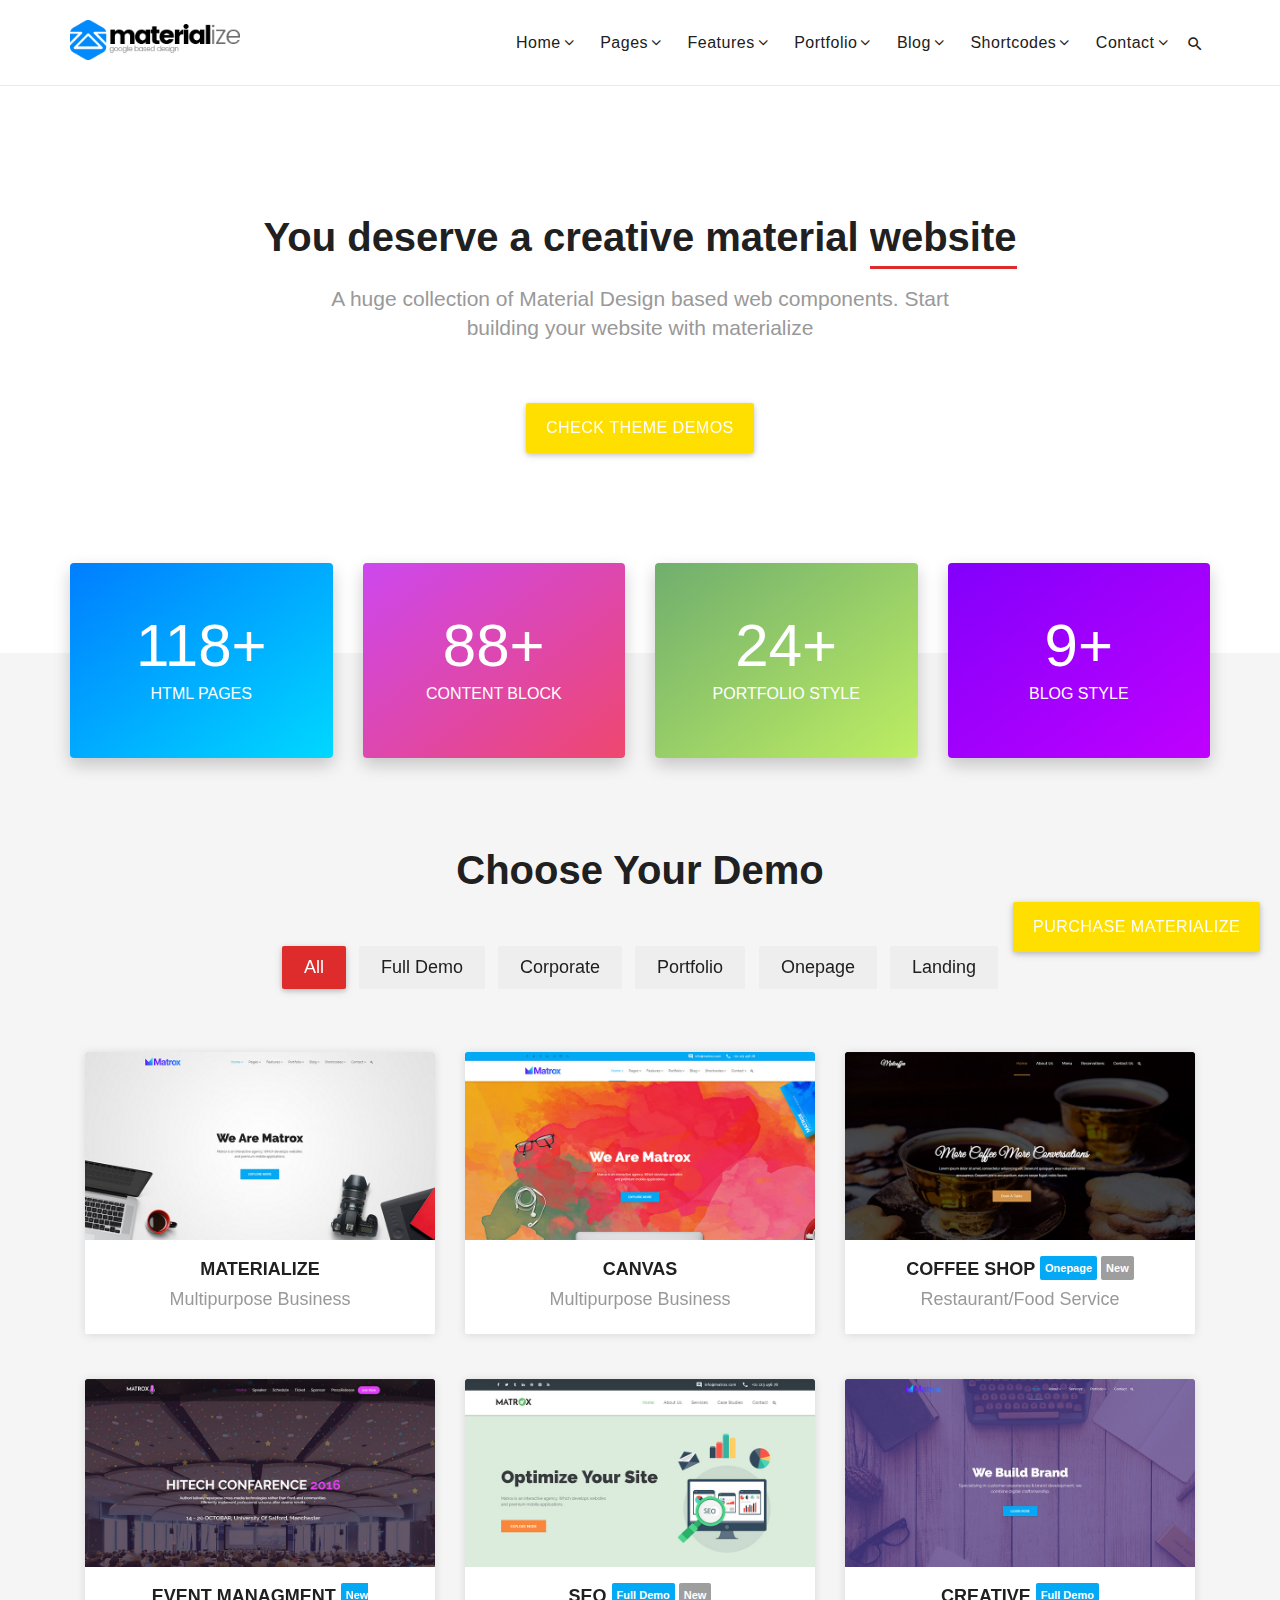
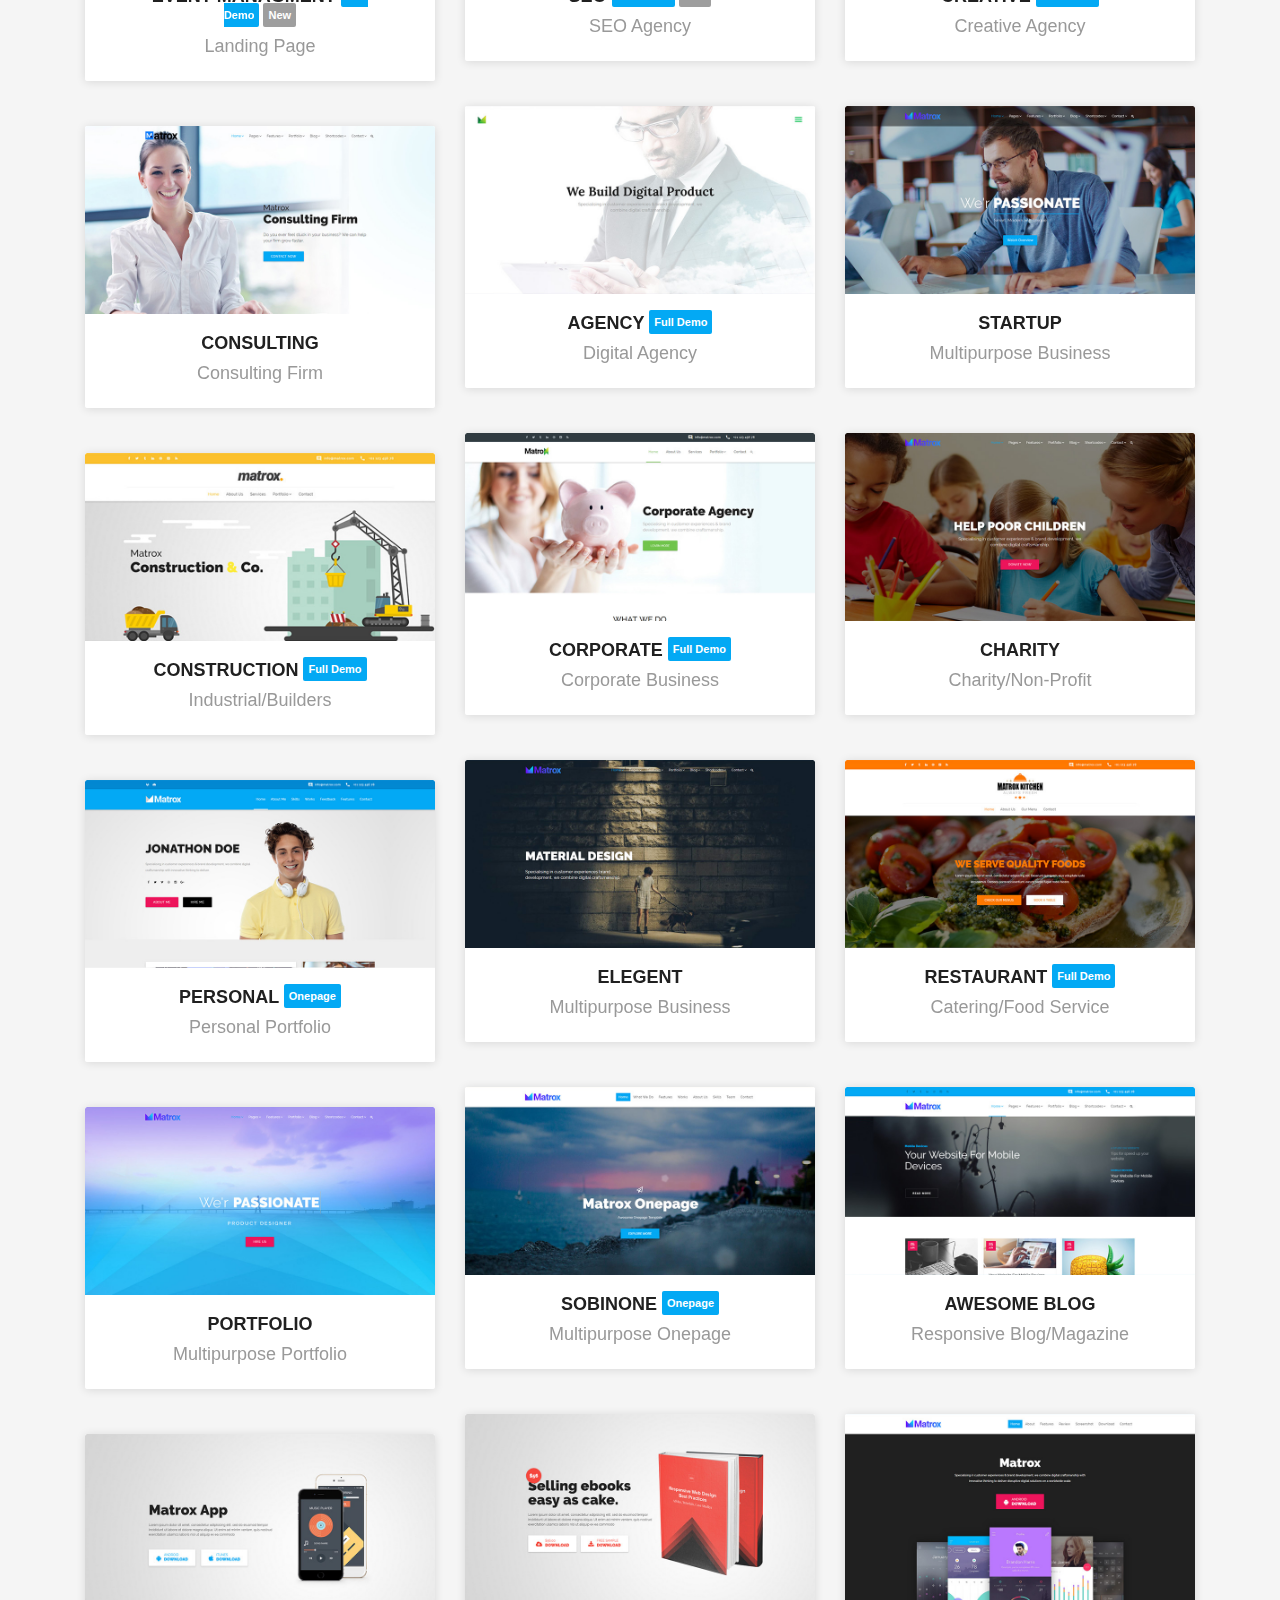
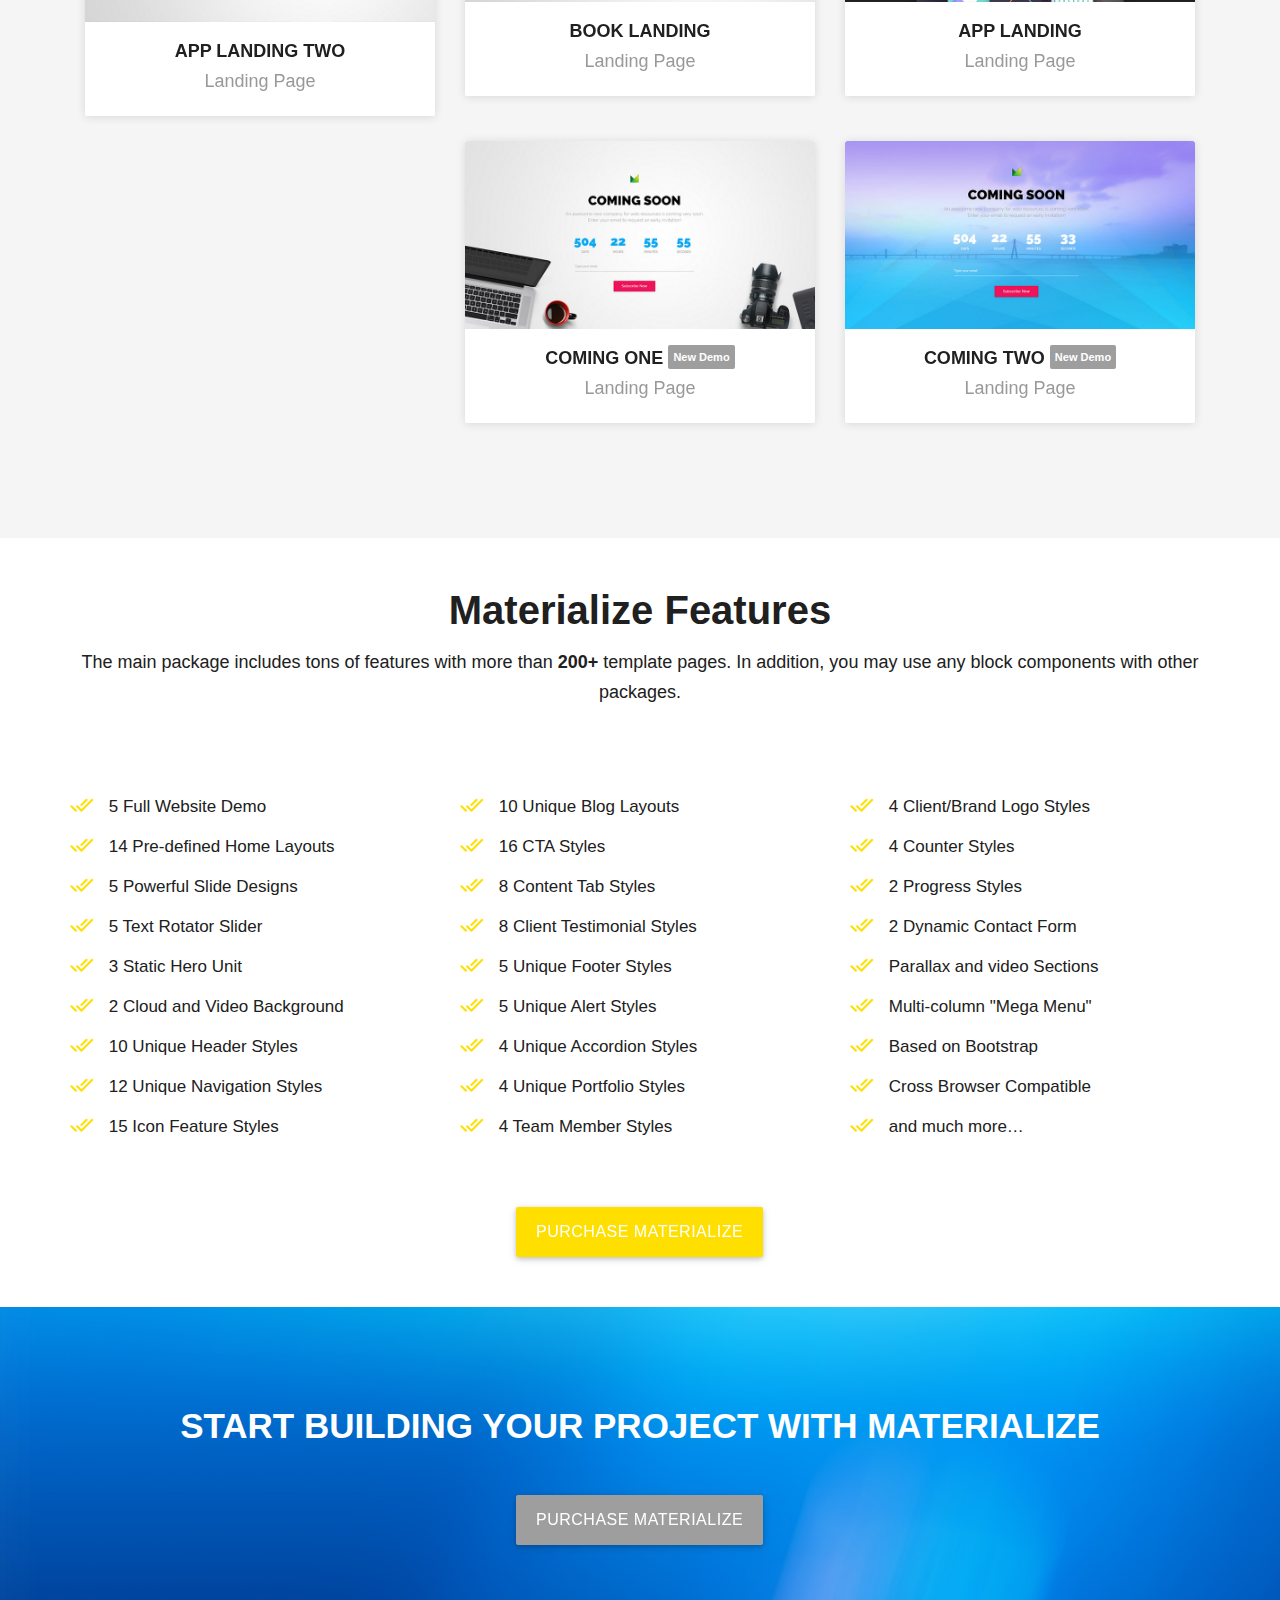
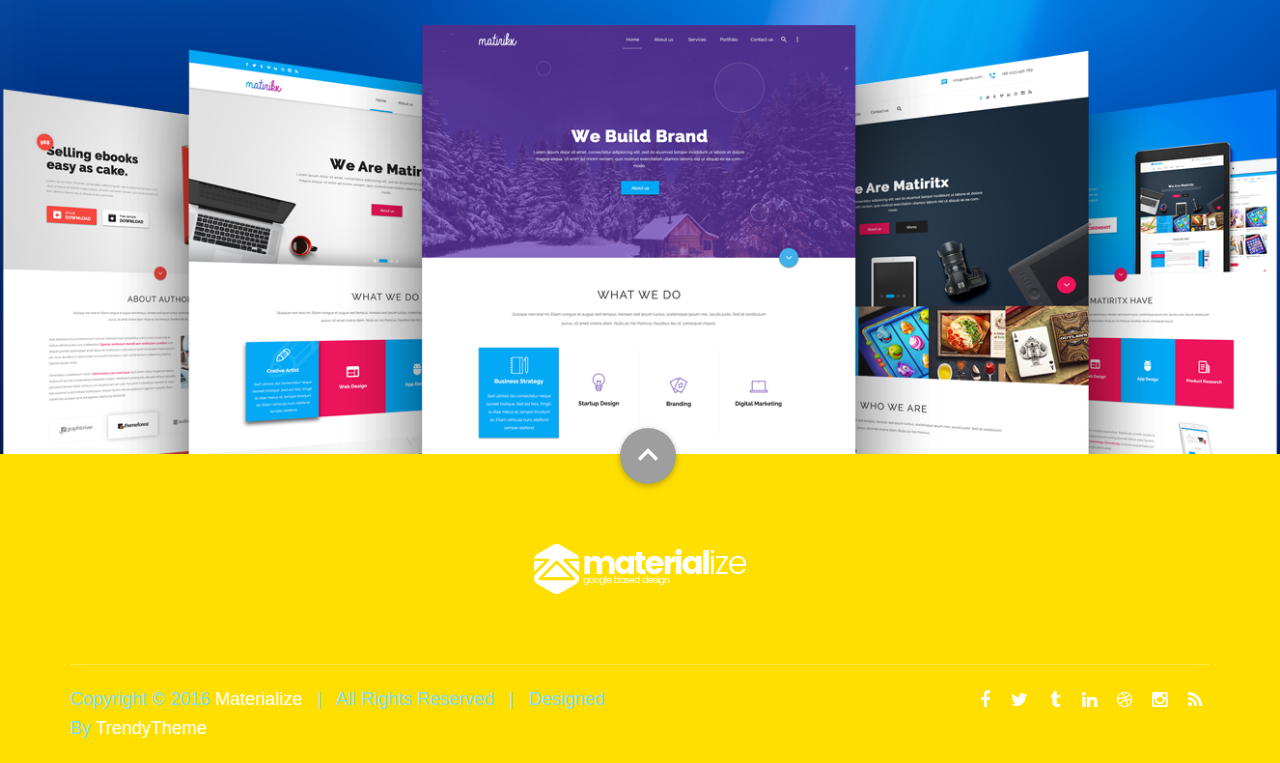
==== commit 34099700: "Update intro.html" ====
--- a/intro.html
+++ b/intro.html
@@ -11,7 +11,7 @@
         <title>materialize Material</title>
 
         <!--  favicon -->
-        <link rel="shortcut icon" href="assets/img/ico/favicon.png">
+        <link rel="shortcut icon" href="assets/img/ico/logoLW.png">
         <!--  apple-touch-icon -->
         <link rel="apple-touch-icon-precomposed" sizes="144x144" href="assets/img/ico/apple-touch-icon-144-precomposed.png">
         <link rel="apple-touch-icon-precomposed" sizes="114x114" href="assets/img/ico/apple-touch-icon-114-precomposed.png">
@@ -1141,4 +1141,4 @@
     
     </body>
   
-</html>+</html>
--- a/style.css
+++ b/style.css
@@ -49,8 +49,8 @@
 /* ================= General ==================== */
 
 body{
-    font-family: 'Raleway', sans-serif !important;
-    font-size: 14px;
+    font-family: 'Montserrat', sans-serif !important;
+    font-size: 18px;
     line-height: 29px;
     font-weight: 500;
     color: #999;
@@ -62,7 +62,7 @@
 }
 
 html {
-    font-family: 'Raleway', sans-serif!important;
+    font-family: 'Montserrat', sans-serif!important;
 }
 
 html,
@@ -85,7 +85,7 @@
 }
 a:focus,
 a:hover {
-    color: #de2c2c;
+    color: #ffdf00;
     outline: none;
     text-decoration: none;
 }
@@ -107,7 +107,7 @@
 /* ================ Typography ================== */
 
 h1, h2, h3, h4, h5, h6{
-    font-family: 'Raleway', sans-serif!important;
+    font-family: 'Montserrat', sans-serif!important;
     font-weight: 400;
     color: #202020;
     margin: 0 0 15px;
@@ -153,7 +153,7 @@
     font-size: 16px;
     line-height: 26px;
     border-radius: 2px;
-    background-color: #de2c2c; /*brand primary color*/
+    background-color: #ffdf00; /*brand primary color*/
     border: 0;
 }
 
@@ -171,7 +171,7 @@
 }
 
 .btn:hover{
-    background-color: #de2c2c;
+    background-color: #ffdf00;
 }
 
 .btn.active, 
@@ -183,7 +183,7 @@
 .btn.white,
 .btn.white:hover,
 .btn.white:focus {
-    color: #de2c2c;
+    color: #ffdf00;
 }
 
 .btn i.material-icons {
@@ -273,7 +273,7 @@
     color: #999;
 }
 .contact-info .mail a:hover {
-    color: #de2c2c;
+    color: #ffdf00;
 }
 
 #mapcontent p {
@@ -682,13 +682,13 @@
 
 /* ================= Color Presets ==================== */
 .brand-color {
-    color: #de2c2c !important; /*theme primary color*/
+    color: #ffdf00 !important; /*theme primary color*/
 }
 .brand-color.darken-2 {
     color: #0288d1 !important;
 }
 .brand-bg {
-    background-color: #de2c2c !important; /*theme primary background color*/
+    background-color: #ffdf00 !important; /*theme primary background color*/
 }
 
 .brand-bg.darken-2 {
@@ -696,7 +696,7 @@
 }
 
 .brand-hover:hover {
-	background-color: #de2c2c !important; /*theme primary hover color*/
+	background-color: #ffdf00 !important; /*theme primary hover color*/
 }
 
 
@@ -911,7 +911,7 @@
 }
 @media (min-width: 992px){
     .section-sub {
-        width: 60%;
+        width: 100%;
     }
 }
 
@@ -1106,7 +1106,7 @@
     background-image: url("assets/img/banner/banner-6.jpg");  
 }
 .banner-7 {
-    background-image: url("assets/img/banner/mineboard_v2.jpg");  
+    background-image: url("assets/img/banner/wallpaper-3.jpg");  
 }
 .banner-8 {
     background-image: url("assets/img/banner/banner-8.jpg");
@@ -1313,7 +1313,7 @@
     color: #999;
 }
 .profile .available a:hover{
-    color: #de2c2c;
+    color: #ffdf00;
 }
 
 @media screen and (max-width: 991px) {
@@ -1393,7 +1393,7 @@
     content: "";
     width: 20px;
     height: 20px;
-    background-color: #de2c2c;
+    background-color: #ffdf00;
     border-radius: 50%;
     position: absolute;
     top: 0;
@@ -1574,7 +1574,7 @@
 }
 .food-menu-label {
     background: #fff8f1;
-    color: #de2c2c;
+    color: #ffdf00;
     display: inline-block;
     padding: 0 10px;
     font-style: italic;
@@ -2080,7 +2080,7 @@
 }
 
 .search-trigger i:hover {
-    color: #de2c2c;
+    color: #ffdf00;
 }
 .tt-nav.sticky .search-trigger i.material-icons {
     line-height: 62px;
@@ -2281,9 +2281,457 @@
     margin: 35px 0;
 }
 #preloader .progress .indeterminate{
-    background:#de2c2c;
-}
-
-
-
-
+    background:#ffdf00;
+}
+
+
+
+
+/*# 14. Gallery*/
+.gallery {
+  padding: 48px 0 0
+
+}
+
+.gallery_item {
+  position: relative;
+  overflow: hidden
+}
+
+.gallery_txt {
+  position: absolute;
+  padding: 26px;
+  width: 100%;
+  height: 100%;
+  text-align: center;
+  font: 24px/32px Roboto Condensed;
+  display: -webkit-box; /* Android 4.3-, Safari */
+  -webkit-box-pack: justify; /* Android 4.3-, Safari */
+  display: flex;
+}
+
+.gallery_txt:before {
+  background: rgba(0, 0, 0, 0.6);
+  display: block;
+  content: "";
+  position: absolute;
+  height: 100%;
+  width: 100%;
+  top: 0;
+  transition: opacity 1s;
+  z-index: 2;
+  opacity: 0;
+  left: 0
+}
+
+.gallery_item:hover .gallery_txt:before {
+  left: 0;
+  opacity: 1
+}
+
+.gallery_txt b {
+  display: block;
+  font: 34px/40px Roboto Condensed;
+  color: #FFF
+}
+
+.gallery_txt a {
+  width: 100%;
+  display: block;
+  margin: auto;
+  vertical-align: middle;
+  opacity: 0;
+  transition: opacity 1s;
+  left: 0;
+  z-index: 3;
+  padding: 0 24px;
+  color: #FFF;
+  position: relative;
+  text-decoration: none
+}
+
+.gallery_txt a:before {
+  position: absolute;
+  display: block;
+  content: "";
+  width: 1px;
+  height: 15px;
+  background: #FFF;
+  transform: skew(-17deg, 0);
+  margin: -25px 0 0 20px;
+  left: 50%
+}
+
+.gallery_txt a:after {
+  position: absolute;
+  display: block;
+  content: "";
+  width: 1px;
+  height: 15px;
+  background: #FFF;
+  transform: skew(-17deg, 0);
+  margin: 15px 0 0 -10px;
+  left: 50%
+}
+
+.gallery_txt i {
+  position: absolute;;
+  bottom: 16px;
+  right: 16px;
+  font-size: 14px;
+}
+
+.gallery_item:hover .gallery_txt a {
+  opacity: 1
+}
+
+.gallery .container {
+  padding: 48px 0 0
+}
+
+.gallery_item img {
+  width: 100%;
+  height: auto;
+  transition: transform 2s;
+}
+
+.gallery_item:hover img {
+  transform: scale(1.2)
+}
+
+
+/*# 7. Slider Buttons*/
+.owl-prev {
+  width: 86px;
+  height: 185px;
+  position: absolute;
+  cursor: pointer;
+  text-indent: -10000px;
+  left: 30px;
+  top: 50%;
+  margin: -55px 0 0 0;
+  padding: 0 10px;
+  transition: background 0.5s;
+
+}
+
+.owl-prev:before {
+  width: 1px;
+  height: 100px;
+  transform: rotate(-145deg);
+  background: #BDBDBD;
+  content: "";
+  display: block;
+  transition: transform 0.2s;
+  position: absolute;
+  transform-origin: top;
+  top: 93px;
+}
+
+.owl-prev:hover:before {
+  transform: rotate(-150deg);
+}
+
+.owl-prev:hover:after {
+  transform: rotate(150deg);
+}
+
+.owl-prev:after {
+  width: 1px;
+  height: 100px;
+  transform: rotate(145deg);
+  background: #BDBDBD;
+  content: "";
+  display: block;
+  position: absolute;
+  transform-origin: bottom;
+  transition: transform 0.2s;
+  top: -8px;
+}
+
+.owl-carousel:hover .owl-next, .owl-carousel:hover .owl-prev {
+
+}
+
+.owl-next {
+  width: 86px;
+  height: 185px;
+  right: 0;
+  position: absolute;
+  cursor: pointer;
+  right: 30px;
+  text-indent: -10000px;
+  top: 50%;
+  margin: -55px 0 0 0;
+  padding: 0 10px;
+  transition: background 0.5s;
+}
+
+.owl-next:before {
+  width: 1px;
+  height: 100px;
+  transform: rotate(145deg);
+  background: #BDBDBD;
+  content: "";
+  display: block;
+  transition: transform 0.2s;
+  position: absolute;
+  transform-origin: top;
+  top: 93px;
+  margin: 0 0 0 62px
+}
+
+.owl-next:hover:before {
+  transform: rotate(150deg);
+}
+
+.owl-next:hover:after {
+  transform: rotate(-150deg);
+}
+
+.owl-next:after {
+  width: 1px;
+  height: 100px;
+  transform: rotate(-145deg);
+  background: #BDBDBD;
+  content: "";
+  display: block;
+  position: absolute;
+  transform-origin: bottom;
+  transition: transform 0.2s;
+  top: -8px;
+  margin: 0 0 0 62px
+}
+
+.owl-controls {
+  text-align: center;
+  zoom: 0.7;
+}
+
+.owl-pagination {
+  margin: 55px 0 0 0;
+  display: inline-block;
+  padding: 0 22px;
+  position: relative;
+  height: 1px;
+}
+
+.owl-pagination:before {
+  display: block;
+  content: "";
+  width: 31px;
+  height: 17px;
+  margin: -8px 0 0 -53px;
+  position: absolute;
+}
+
+.owl-pagination:after {
+  display: block;
+  content: "";
+  width: 8px;
+  right: 0;
+  height: 7px;
+  top: 0;
+  margin: -3px -7px 0 0;
+  position: absolute;
+}
+
+.owl-page {
+  width: 48px;
+  height: 48px;
+  display: inline-block;
+  position: relative;
+  margin: -21px 0 0 0;
+}
+
+.owl-page:after {
+  content: "";
+  display: block;
+  position: absolute;
+  width: 16px;
+  height: 26px;
+  margin: 8px 0 0 16px;
+}
+
+.story_wrapper .owl-wrapper-outer {
+  box-shadow: 0 0 20px rgba(117, 102, 84, 0.2);
+  background: #FFF
+}
+
+.story_wrapper {
+
+}
+
+.story_item {
+  position: relative;
+  height: 400px
+}
+
+.story_item img {
+  width: 100%;
+  height: auto;
+
+}
+
+.story_img {
+  width: 70%;
+  height: 100%;
+  background-size: cover !important;
+  float: left;
+  background-repeat: no-repeat !important;
+  position: relative;
+  background-position: center !important;
+}
+
+.youtube {
+  position: absolute;
+  color: #FFF !important;
+  text-decoration: none !important;
+  left: 50%;
+  top: 50%;
+  margin: -10px 0 0 -10px
+}
+
+.youtube:before {
+  position: absolute;
+  display: block;
+  content: "";
+  width: 1px;
+  height: 15px;
+  background: #FFF;
+  transform: skew(-17deg, 0);
+  margin: -23px 0 0 27px
+}
+
+.youtube:after {
+  position: absolute;
+  display: block;
+  content: "";
+  width: 1px;
+  height: 15px;
+  background: #FFF;
+  transform: skew(-17deg, 0);
+  margin: -4px 0 0 11px
+}
+
+.story_plane {
+  background: #FFF;
+  height: 100%;
+  width: 30%;
+  position: relative;
+  z-index: 2;
+  float: left;
+  display: flex
+}
+
+.story_back {
+  background: #FFF;
+  transform-origin: 0 0 0;
+  transform: skew(-17deg);
+  height: 100%;
+  content: "";
+  display: block;
+  z-index: 0;
+  position: absolute;
+  width: 124px;
+  left: 0
+}
+
+.story_back:before {
+  position: absolute;
+  z-index: 4;
+  width: 10%;
+  height: 400px;
+  left: -2px;
+  padding: 0 1px 0 0;
+  border-left: 1px solid rgba(255, 255, 255, 0.7);
+  content: "";
+  display: block;
+}
+
+.story_img_plane {
+  background: #FFF;
+  transform-origin: 0 0 0;
+  transform: skew(-17deg);
+  height: 100%;
+  content: "";
+  display: block;
+  z-index: 0;
+  position: absolute;
+  width: 124px;
+  left: 0
+}
+
+.story_img_plane:after {
+  position: absolute;
+  background: #000
+  z-index: 4;
+  width: 10%;
+  height: 400px;
+  right: -2px;
+  padding: 0 1px 0 0;
+  border-right: 1px solid rgba(255, 255, 255, 0.7);
+  content: "";
+  display: block;
+}
+
+.story_txt {
+  position: relative;
+  z-index: 4;
+  padding: 30px 0;
+  margin: auto
+}
+
+.story_txt p {
+  position: relative;
+  margin: 0 0 0 -15%;
+}
+
+.story_title {
+  font: 34px/26px Great Vibes;
+  margin: 0 -10% 28px 0;
+  text-align: center;
+}
+
+.story_title i {
+  font: normal 300 14px/28px Roboto Condensed;
+  position: relative;
+  margin: 0 0 10px 0;
+  text-align: center;;
+  display: block;
+}
+
+.story_title:before {
+  position: absolute;
+  display: block;
+  content: "";
+  width: 1px;
+  height: 15px;
+  transform: skew(-17deg, 0);
+  margin: -25px 0 0 20px;
+  left: 50%;
+  opacity: 0.3
+}
+
+.story_title:after {
+  position: absolute;
+  display: block;
+  content: "";
+  width: 1px;
+  height: 15px;
+  transform: skew(-17deg, 0);
+  margin: -5px 0 0 -9px;
+  left: 50%;
+  opacity: 0.3
+}
+
+.owl-item {
+  transform: none !important;
+}
+
+.owl-buttons {
+  top: 50%;
+  position: absolute;
+  margin: -85px 0 0 0;
+  width: 100%
+}
